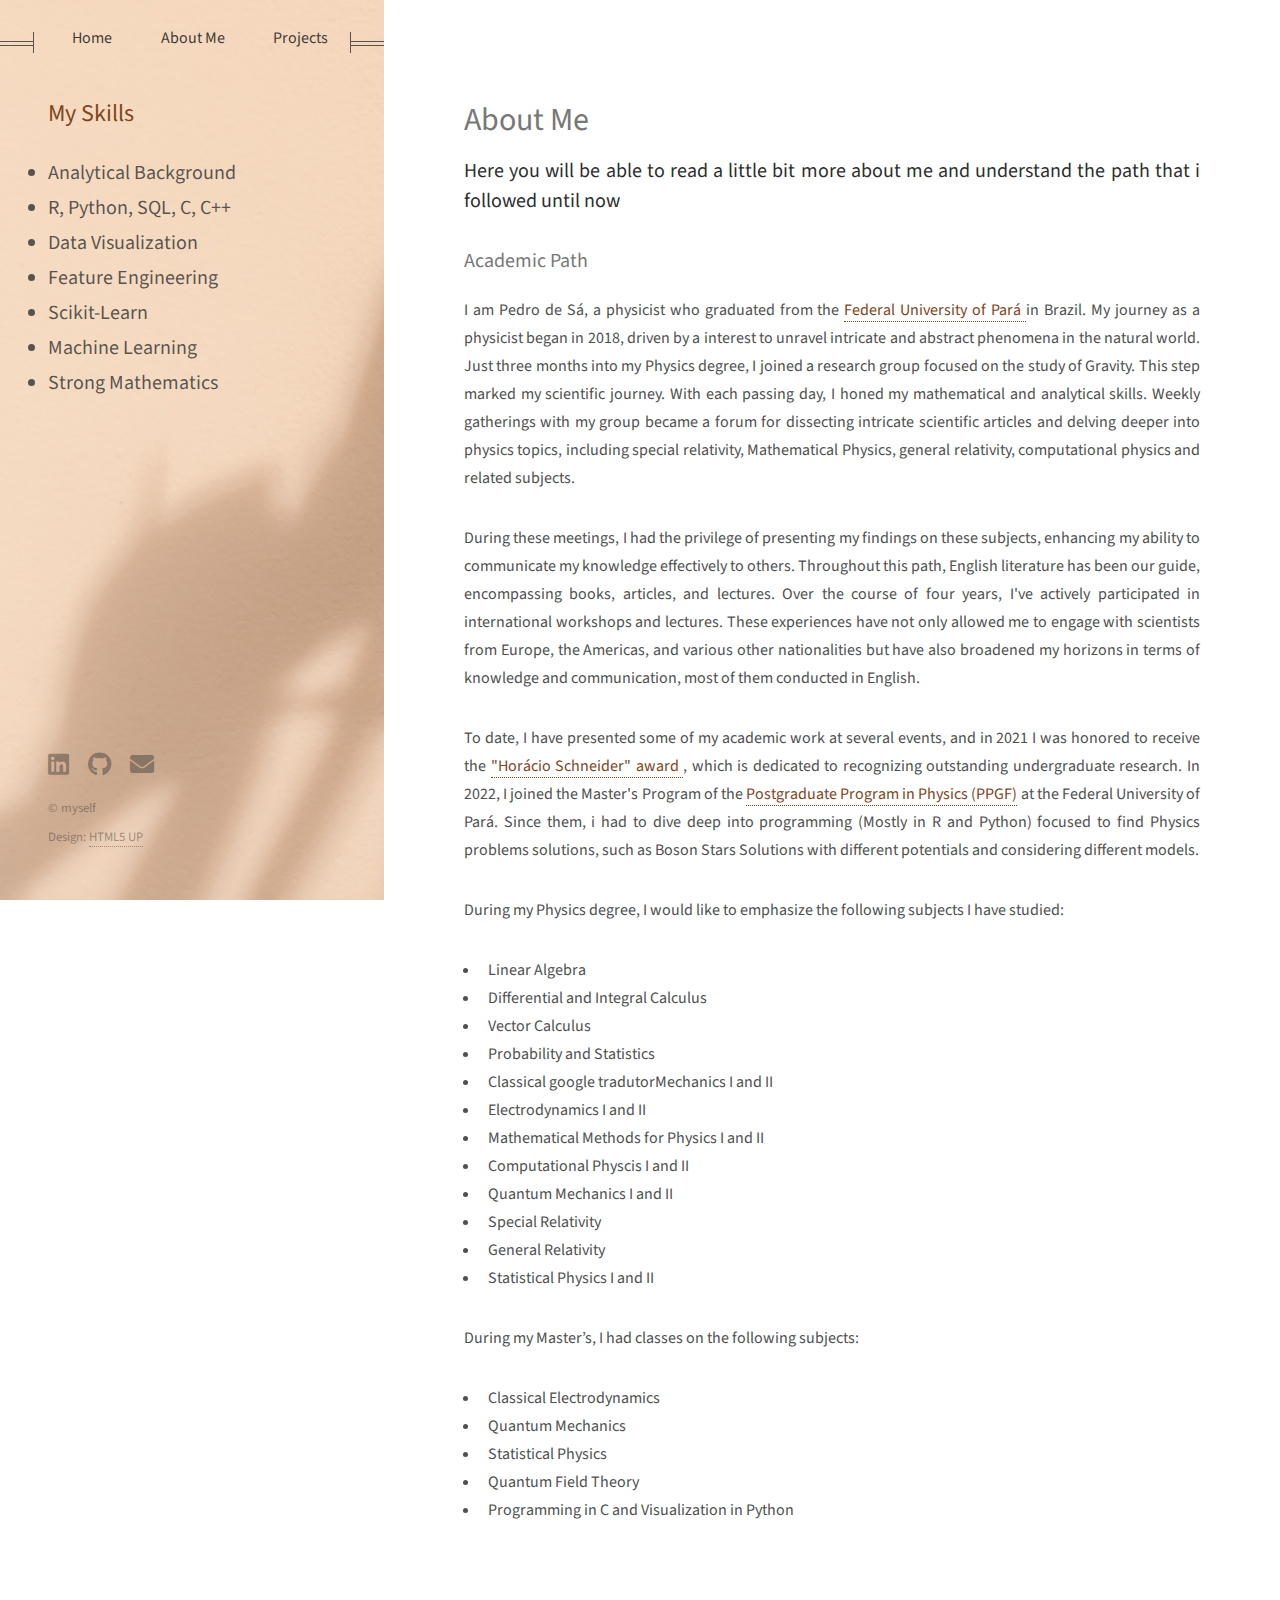
==== no-sidebar.html @ 818c41a6 "Update no-sidebar.html" ====
<!DOCTYPE HTML>
<!--
	Landed by HTML5 UP
	html5up.net | @ajlkn
	Free for personal and commercial use under the CCA 3.0 license (html5up.net/license)
-->
<html>
	<head>
		<title>Pedro|About Me</title>
		<meta charset="utf-8" />
		<meta name="viewport" content="width=device-width, initial-scale=1, user-scalable=no" />
		<link rel="stylesheet" href="assets/css/main.css" />
		<noscript><link rel="stylesheet" href="assets/css/noscript.css" /></noscript>
	</head>
	<body class="is-preload">
		<div id="page-wrapper">

			<!-- Header -->
				<header id="header">

										<!-- Nav -->
										<nav id="nav">
											<ul>
												<li><a href="index.html">Home</a></li>
												<li><a href="no-sidebar.html">About Me</a></li>
												<li><a href="projects.html">Projects</a></li>
												
											</ul>
										</nav>


									<div class="inner">
											<h2> My Skills </h2>
											<h1>
												<li>Analytical Background</li>
												<li>R, Python, SQL, C, C++</li>
												<li>Data Visualization</li>
												<li>Feature Engineering</li>
												<li>Scikit-Learn</li>
											
												<li>Machine Learning</li>
												<li>Strong Mathematics</li>


											</h1>
										</div>


					
				</header>

			<!-- Main -->
				<div id="main" class="wrapper style1">
					<div class="container">
						<header class="major">
							<h2>About Me</h2>
							<p>Here you will be able to read a little bit more about me and understand the path that i followed until now</p>
						</header>

						<!-- Content -->
							<section id="content">
								<!-- <a href="#" class="image fit"><img src="images/pic07.jpg" alt="" /></a> -->
								<h3>Academic Path</h3>
								<p>I am Pedro de Sá, a physicist who graduated from the <a href="https://en.wikipedia.org/wiki/Federal_University_of_Par%C3%A1" target="_blank">Federal University of Pará </a> in Brazil. My journey as a physicist began in 2018, driven by a interest to unravel intricate and abstract phenomena in the natural world. Just three months into my Physics degree, I joined a research group focused on the study of Gravity. This step marked my scientific journey. With each passing day, I honed my mathematical and analytical skills. Weekly gatherings with my group became a forum for dissecting intricate scientific articles and delving deeper into physics topics, including special relativity, Mathematical Physics, general relativity, computational physics and related subjects.</p>
								<p> During these meetings, I had the privilege of presenting my findings on these subjects, enhancing my ability to communicate my knowledge effectively to others. Throughout this path, English literature has been our guide, encompassing books, articles, and lectures. Over the course of four years, I've actively participated in international workshops and lectures. These experiences have not only allowed me to engage with scientists from Europe, the Americas, and various other nationalities but have also broadened my horizons in terms of knowledge and communication, most of them conducted in English.</p>
								<p> To date, I have presented some of my academic work at several events, and in 2021 I was honored to receive the <a href="https://www.propesp.ufpa.br/index.php/resultados-dos-editais/336-resultado-dos-editais-2021/1714-resultado-final-do-edital-13-2021-premio-horacio-schneider" target="_blank">"Horácio Schneider" award </a>, which is dedicated to recognizing outstanding undergraduate research. In 2022, I joined the Master's Program of the <a href="https://www.ppgf.ufpa.br/" target="_blank"> Postgraduate Program in Physics (PPGF)</a> at the Federal University of Pará. Since them, i had to dive deep into programming (Mostly in R and Python) focused to find Physics problems solutions, such as Boson Stars Solutions with different potentials and considering different models. </p>
								
								<p> During my Physics degree, I would like to emphasize the following subjects I have studied:</p> 
								<ul>
									<li>Linear Algebra</li>
									<li>Differential and Integral Calculus</li>
									<li>Vector Calculus</li>
									<li>Probability and Statistics</li>
									<li>Classical google tradutorMechanics I and II</li>
									<li> Electrodynamics I and II</li>
									<li> Mathematical Methods for Physics I and II</li>
									<li> Computational Physcis I and II</li>
									<li> Quantum Mechanics I and II</li>
									<li> Special Relativity</li>
									<li> General Relativity</li>
									<li>Statistical Physics I and II</li> 

								</ul>

								<p> During my Master’s, I had classes on the following subjects:</p> 
								<ul>
									<li>Classical Electrodynamics</li>
									<li>Quantum Mechanics</li>
									<li>Statistical Physics</li>
									<li>Quantum Field Theory</li>
									<li>Programming in C and Visualization in Python</li>
									
								</ul>
							</section>

					</div>
				</div>

			<!-- Footer -->
			<footer id="footer">
				<div class="inner">
					<ul class="icons">
						<li><a href="https://www.linkedin.com/in/pedro-lucas-brito-de-sá-4b390422b" target="_blank" class="icon brands fa-linkedin"><span class="label">Linkedin</span></a></li>
						<li><a href="https://github.com/PedroBritodSa" target="_blank" class="icon brands fa-github"><span class="label">Github</span></a></li>
						<!--<li><a href="#" class="icon brands fa-dribbble"><span class="label">Dribbble</span></a></li> -->
						<li><a href="mailto:plbritodsa@gmail.com" target="_blank" class="icon solid fa-envelope"><span class="label">Email</span></a></li>
					</ul>
					<ul class="copyright">
						<li>&copy; myself</li><li>Design: <a href="http://html5up.net" target="_blank">HTML5 UP</a></li>
					</ul>
				</div>
			</footer>


		</div>

		<!-- Scripts -->
			<script src="assets/js/jquery.min.js"></script>
			<script src="assets/js/jquery.scrolly.min.js"></script>
			<script src="assets/js/jquery.dropotron.min.js"></script>
			<script src="assets/js/jquery.scrollex.min.js"></script>
			<script src="assets/js/browser.min.js"></script>
			<script src="assets/js/breakpoints.min.js"></script>
			<script src="assets/js/util.js"></script>
			<script src="assets/js/main.js"></script>

	</body>
</html>
---- assets/css/main.css ----
@import url("fontawesome-all.min.css");
@import url("https://fonts.googleapis.com/css?family=Source+Sans+Pro:400,400italic");

/*
	Strata by HTML5 UP
	html5up.net | @ajlkn
	Free for personal and commercial use under the CCA 3.0 license (html5up.net/license)
*/

html, body, div, span, applet, object,
iframe, h1, h2, h3, h4, h5, h6, p, blockquote,
pre, a, abbr, acronym, address, big, cite,
code, del, dfn, em, img, ins, kbd, q, s, samp,
small, strike, strong, sub, sup, tt, var, b,
u, i, center, dl, dt, dd, ol, ul, li, fieldset,
form, label, legend, table, caption, tbody,
tfoot, thead, tr, th, td, article, aside,
canvas, details, embed, figure, figcaption,
footer, header, hgroup, menu, nav, output, ruby,
section, summary, time, mark, audio, video {
	margin: 0;
	padding: 0;
	border: 0;
	font-size: 100%;
	font: inherit;
	vertical-align: baseline;}

article, aside, details, figcaption, figure,
footer, header, hgroup, menu, nav, section {
	display: block;}

body {
	line-height: 1;
}

ol, ul {
	list-style: none;
}

blockquote, q {
	quotes: none;
}

	blockquote:before, blockquote:after, q:before, q:after {
		content: '';
		content: none;
	}

table {
	border-collapse: collapse;
	border-spacing: 0;
}

body {
	-webkit-text-size-adjust: none;
}

mark {
	background-color: transparent;
	color: inherit;
}

input::-moz-focus-inner {
	border: 0;
	padding: 0;
}

input, select, textarea {
	-moz-appearance: none;
	-webkit-appearance: none;
	-ms-appearance: none;
	appearance: none;
}

/* Basic */

	html {
		box-sizing: border-box;
	}

	*, *:before, *:after {
		box-sizing: inherit;
	}

	body {
		background: #ffffff;
	 }

		body.is-preload *, body.is-preload *:before, body.is-preload *:after {
			-moz-animation: none !important;
			-webkit-animation: none !important;
			-ms-animation: none !important;
			animation: none !important;
			-moz-transition: none !important;
			-webkit-transition: none !important;
			-ms-transition: none !important;
			transition: none !important;
		}

	body, input, select, textarea {
		color: #505050;
		font-family: "Source Sans Pro", Helvetica, sans-serif;
		font-size: 16pt;
		font-weight: 400;
		line-height: 1.75em;
	}

	a {
		-moz-transition: color 0.2s ease-in-out, border-color 0.2s ease-in-out;
		-webkit-transition: color 0.2s ease-in-out, border-color 0.2s ease-in-out;
		-ms-transition: color 0.2s ease-in-out, border-color 0.2s ease-in-out;
		transition: color 0.2s ease-in-out, border-color 0.2s ease-in-out;
		border-bottom: dotted 1px;
		color: #80451d;
		text-decoration: none;
	}

		a:hover {
			border-bottom-color: transparent;
			color: #80451d !important;
			text-decoration: none;
		}

	strong, b {
		color: #444444d0;
		font-weight: 400;
	}

	em, i {
		font-style: italic;
	}

	p {
		margin: 0 0 2em 0;

		text-align: justify;


	}

	h1, h2, h3, h4, h5, h6 {
		color: #787878;
		font-weight: 400;
		line-height: 1em;
		margin: 0 0 1em 0;
	}

		h1 a, h2 a, h3 a, h4 a, h5 a, h6 a {
			color: inherit;
			text-decoration: none;
		}

	h1 {
		font-size: 2em;
		line-height: 1.5em;
	}

	h2 {
		font-size: 1.5em;
		line-height: 1.5em;
	}

	h3 {
		font-size: 1.25em;
		line-height: 1.5em;
	}

	h4 {
		font-size: 1.1em;
		line-height: 1.5em;
	}

	h5 {
		font-size: 0.9em;
		line-height: 1.5em;
	}

	h6 {
		font-size: 0.7em;
		line-height: 1.5em;
	}

	sub {
		font-size: 0.8em;
		position: relative;
		top: 0.5em;
	}

	sup {
		font-size: 0.8em;
		position: relative;
		top: -0.5em;
	}

	hr {
		border: 0;
		border-bottom: solid 2px #efefef;
		margin: 2em 0;
	}

		hr.major {
			margin: 3em 0;
		}

	blockquote {
		border-left: solid 6px #efefef;
		font-style: italic;
		margin: 0 0 2em 0;
		padding: 0.5em 0 0.5em 1.5em;
	}

	code {
		background: #f7f7f7;
		border-radius: 0.35em;
		border: solid 2px #efefef;
		font-family: "Courier New", monospace;
		font-size: 0.9em;
		margin: 0 0.25em;
		padding: 0.25em 0.65em;
	}

	pre {
		-webkit-overflow-scrolling: touch;
		font-family: "Courier New", monospace;
		font-size: 0.9em;
		margin: 0 0 2em 0;
	}

		pre code {
			display: block;
			line-height: 1.75em;
			padding: 1em 1.5em;
			overflow-x: auto;
		}

	.align-left {
		text-align: left;
	}

	.align-center {
		text-align: center;
	}

	.align-right {
		text-align: right;
	}

/* Container */

	.container {
		margin: 0 auto;
		max-width: calc(100% - 4em);
		width: 100%;
	}

		.container.xsmall {
			width: 25%;
		}

		.container.small {
			width: 50%;
		}

		.container.medium {
			width: 75%;
		}

		.container.large {
			width: 125%;
		}

		.container.xlarge {
			width: 150%;
		}

		.container.max {
			width: 100%;
		}

		@media screen and (max-width: 980px) {

			.container {
				width: 100% !important;
				max-width: 100% !important;
			}

		}

		@media screen and (max-width: 480px) {

			.container {
				max-width: calc(100% - 3em);
			}

		}

/* Row */

	.row {
		display: flex;
		flex-wrap: wrap;
		box-sizing: border-box;
		align-items: stretch;
	}

		.row > * {
			box-sizing: border-box;
		}

		.row.gtr-uniform > * > :last-child {
			margin-bottom: 0;
		}

		.row.aln-left {
			justify-content: flex-start;
		}

		.row.aln-center {
			justify-content: center;
		}

		.row.aln-right {
			justify-content: flex-end;
		}

		.row.aln-top {
			align-items: flex-start;
		}

		.row.aln-middle {
			align-items: center;
		}

		.row.aln-bottom {
			align-items: flex-end;
		}

		.row > .imp {
			order: -1;
		}

		.row > .col-1 {
			width: 8.33333%;
		}

		.row > .off-1 {
			margin-left: 8.33333%;
		}

		.row > .col-2 {
			width: 16.66667%;
		}

		.row > .off-2 {
			margin-left: 16.66667%;
		}

		.row > .col-3 {
			width: 25%;
		}

		.row > .off-3 {
			margin-left: 25%;
		}

		.row > .col-4 {
			width: 33.33333%;
		}

		.row > .off-4 {
			margin-left: 33.33333%;
		}

		.row > .col-5 {
			width: 41.66667%;
		}

		.row > .off-5 {
			margin-left: 41.66667%;
		}

		.row > .col-6 {
			width: 50%;
		}

		.row > .off-6 {
			margin-left: 50%;
		}

		.row > .col-7 {
			width: 58.33333%;
		}

		.row > .off-7 {
			margin-left: 58.33333%;
		}

		.row > .col-8 {
			width: 66.66667%;
		}

		.row > .off-8 {
			margin-left: 66.66667%;
		}

		.row > .col-9 {
			width: 75%;
		}

		.row > .off-9 {
			margin-left: 75%;
		}

		.row > .col-10 {
			width: 83.33333%;
		}

		.row > .off-10 {
			margin-left: 83.33333%;
		}

		.row > .col-11 {
			width: 91.66667%;
		}

		.row > .off-11 {
			margin-left: 91.66667%;
		}

		.row > .col-12 {
			width: 100%;
		}

		.row > .off-12 {
			margin-left: 100%;
		}

		.row.gtr-0 {
			margin-top: 0;
			margin-left: 0em;
		}

			.row.gtr-0 > * {
				padding: 0 0 0 0em;
			}

			.row.gtr-0.gtr-uniform {
				margin-top: 0em;
			}

				.row.gtr-0.gtr-uniform > * {
					padding-top: 0em;
				}

		.row.gtr-25 {
			margin-top: 0;
			margin-left: -0.625em;
		}

			.row.gtr-25 > * {
				padding: 0 0 0 0.625em;
			}

			.row.gtr-25.gtr-uniform {
				margin-top: -0.625em;
			}

				.row.gtr-25.gtr-uniform > * {
					padding-top: 0.625em;
				}

		.row.gtr-50 {
			margin-top: 0;
			margin-left: -1.25em;
		}

			.row.gtr-50 > * {
				padding: 0 0 0 1.25em;
			}

			.row.gtr-50.gtr-uniform {
				margin-top: -1.25em;
			}

				.row.gtr-50.gtr-uniform > * {
					padding-top: 1.25em;
				}

		.row {
			margin-top: 0;
			margin-left: -2.5em;
		}

			.row > * {
				padding: 0 0 0 2.5em;
			}

			.row.gtr-uniform {
				margin-top: -2.5em;
			}

				.row.gtr-uniform > * {
					padding-top: 2.5em;
				}

		.row.gtr-150 {
			margin-top: 0;
			margin-left: -3.75em;
		}

			.row.gtr-150 > * {
				padding: 0 0 0 3.75em;
			}

			.row.gtr-150.gtr-uniform {
				margin-top: -3.75em;
			}

				.row.gtr-150.gtr-uniform > * {
					padding-top: 3.75em;
				}

		.row.gtr-200 {
			margin-top: 0;
			margin-left: -5em;
		}

			.row.gtr-200 > * {
				padding: 0 0 0 5em;
			}

			.row.gtr-200.gtr-uniform {
				margin-top: -5em;
			}

				.row.gtr-200.gtr-uniform > * {
					padding-top: 5em;
				}

		@media screen and (max-width: 1800px) {

			.row {
				display: flex;
				flex-wrap: wrap;
				box-sizing: border-box;
				align-items: stretch;
			}

				.row > * {
					box-sizing: border-box;
				}

				.row.gtr-uniform > * > :last-child {
					margin-bottom: 0;
				}

				.row.aln-left {
					justify-content: flex-start;
				}

				.row.aln-center {
					justify-content: center;
				}

				.row.aln-right {
					justify-content: flex-end;
				}

				.row.aln-top {
					align-items: flex-start;
				}

				.row.aln-middle {
					align-items: center;
				}

				.row.aln-bottom {
					align-items: flex-end;
				}

				.row > .imp-xlarge {
					order: -1;
				}

				.row > .col-1-xlarge {
					width: 8.33333%;
				}

				.row > .off-1-xlarge {
					margin-left: 8.33333%;
				}

				.row > .col-2-xlarge {
					width: 16.66667%;
				}

				.row > .off-2-xlarge {
					margin-left: 16.66667%;
				}

				.row > .col-3-xlarge {
					width: 25%;
				}

				.row > .off-3-xlarge {
					margin-left: 25%;
				}

				.row > .col-4-xlarge {
					width: 33.33333%;
				}

				.row > .off-4-xlarge {
					margin-left: 33.33333%;
				}

				.row > .col-5-xlarge {
					width: 41.66667%;
				}

				.row > .off-5-xlarge {
					margin-left: 41.66667%;
				}

				.row > .col-6-xlarge {
					width: 50%;
				}

				.row > .off-6-xlarge {
					margin-left: 50%;
				}

				.row > .col-7-xlarge {
					width: 58.33333%;
				}

				.row > .off-7-xlarge {
					margin-left: 58.33333%;
				}

				.row > .col-8-xlarge {
					width: 66.66667%;
				}

				.row > .off-8-xlarge {
					margin-left: 66.66667%;
				}

				.row > .col-9-xlarge {
					width: 75%;
				}

				.row > .off-9-xlarge {
					margin-left: 75%;
				}

				.row > .col-10-xlarge {
					width: 83.33333%;
				}

				.row > .off-10-xlarge {
					margin-left: 83.33333%;
				}

				.row > .col-11-xlarge {
					width: 91.66667%;
				}

				.row > .off-11-xlarge {
					margin-left: 91.66667%;
				}

				.row > .col-12-xlarge {
					width: 100%;
				}

				.row > .off-12-xlarge {
					margin-left: 100%;
				}

				.row.gtr-0 {
					margin-top: 0;
					margin-left: 0em;
				}

					.row.gtr-0 > * {
						padding: 0 0 0 0em;
					}

					.row.gtr-0.gtr-uniform {
						margin-top: 0em;
					}

						.row.gtr-0.gtr-uniform > * {
							padding-top: 0em;
						}

				.row.gtr-25 {
					margin-top: 0;
					margin-left: -0.625em;
				}

					.row.gtr-25 > * {
						padding: 0 0 0 0.625em;
					}

					.row.gtr-25.gtr-uniform {
						margin-top: -0.625em;
					}

						.row.gtr-25.gtr-uniform > * {
							padding-top: 0.625em;
						}

				.row.gtr-50 {
					margin-top: 0;
					margin-left: -1.25em;
				}

					.row.gtr-50 > * {
						padding: 0 0 0 1.25em;
					}

					.row.gtr-50.gtr-uniform {
						margin-top: -1.25em;
					}

						.row.gtr-50.gtr-uniform > * {
							padding-top: 1.25em;
						}

				.row {
					margin-top: 0;
					margin-left: -2.5em;
				}

					.row > * {
						padding: 0 0 0 2.5em;
					}

					.row.gtr-uniform {
						margin-top: -2.5em;
					}

						.row.gtr-uniform > * {
							padding-top: 2.5em;
						}

				.row.gtr-150 {
					margin-top: 0;
					margin-left: -3.75em;
				}

					.row.gtr-150 > * {
						padding: 0 0 0 3.75em;
					}

					.row.gtr-150.gtr-uniform {
						margin-top: -3.75em;
					}

						.row.gtr-150.gtr-uniform > * {
							padding-top: 3.75em;
						}

				.row.gtr-200 {
					margin-top: 0;
					margin-left: -5em;
				}

					.row.gtr-200 > * {
						padding: 0 0 0 5em;
					}

					.row.gtr-200.gtr-uniform {
						margin-top: -5em;
					}

						.row.gtr-200.gtr-uniform > * {
							padding-top: 5em;
						}

		}

		@media screen and (max-width: 1280px) {

			.row {
				display: flex;
				flex-wrap: wrap;
				box-sizing: border-box;
				align-items: stretch;
			}

				.row > * {
					box-sizing: border-box;
				}

				.row.gtr-uniform > * > :last-child {
					margin-bottom: 0;
				}

				.row.aln-left {
					justify-content: flex-start;
				}

				.row.aln-center {
					justify-content: center;
				}

				.row.aln-right {
					justify-content: flex-end;
				}

				.row.aln-top {
					align-items: flex-start;
				}

				.row.aln-middle {
					align-items: center;
				}

				.row.aln-bottom {
					align-items: flex-end;
				}

				.row > .imp-large {
					order: -1;
				}

				.row > .col-1-large {
					width: 8.33333%;
				}

				.row > .off-1-large {
					margin-left: 8.33333%;
				}

				.row > .col-2-large {
					width: 16.66667%;
				}

				.row > .off-2-large {
					margin-left: 16.66667%;
				}

				.row > .col-3-large {
					width: 25%;
				}

				.row > .off-3-large {
					margin-left: 25%;
				}

				.row > .col-4-large {
					width: 33.33333%;
				}

				.row > .off-4-large {
					margin-left: 33.33333%;
				}

				.row > .col-5-large {
					width: 41.66667%;
				}

				.row > .off-5-large {
					margin-left: 41.66667%;
				}

				.row > .col-6-large {
					width: 50%;
				}

				.row > .off-6-large {
					margin-left: 50%;
				}

				.row > .col-7-large {
					width: 58.33333%;
				}

				.row > .off-7-large {
					margin-left: 58.33333%;
				}

				.row > .col-8-large {
					width: 66.66667%;
				}

				.row > .off-8-large {
					margin-left: 66.66667%;
				}

				.row > .col-9-large {
					width: 75%;
				}

				.row > .off-9-large {
					margin-left: 75%;
				}

				.row > .col-10-large {
					width: 83.33333%;
				}

				.row > .off-10-large {
					margin-left: 83.33333%;
				}

				.row > .col-11-large {
					width: 91.66667%;
				}

				.row > .off-11-large {
					margin-left: 91.66667%;
				}

				.row > .col-12-large {
					width: 100%;
				}

				.row > .off-12-large {
					margin-left: 100%;
				}

				.row.gtr-0 {
					margin-top: 0;
					margin-left: 0em;
				}

					.row.gtr-0 > * {
						padding: 0 0 0 0em;
					}

					.row.gtr-0.gtr-uniform {
						margin-top: 0em;
					}

						.row.gtr-0.gtr-uniform > * {
							padding-top: 0em;
						}

				.row.gtr-25 {
					margin-top: 0;
					margin-left: -0.5em;
				}

					.row.gtr-25 > * {
						padding: 0 0 0 0.5em;
					}

					.row.gtr-25.gtr-uniform {
						margin-top: -0.5em;
					}

						.row.gtr-25.gtr-uniform > * {
							padding-top: 0.5em;
						}

				.row.gtr-50 {
					margin-top: 0;
					margin-left: -1em;
				}

					.row.gtr-50 > * {
						padding: 0 0 0 1em;
					}

					.row.gtr-50.gtr-uniform {
						margin-top: -1em;
					}

						.row.gtr-50.gtr-uniform > * {
							padding-top: 1em;
						}

				.row {
					margin-top: 0;
					margin-left: -2em;
				}

					.row > * {
						padding: 0 0 0 2em;
					}

					.row.gtr-uniform {
						margin-top: -2em;
					}

						.row.gtr-uniform > * {
							padding-top: 2em;
						}

				.row.gtr-150 {
					margin-top: 0;
					margin-left: -3em;
				}

					.row.gtr-150 > * {
						padding: 0 0 0 3em;
					}

					.row.gtr-150.gtr-uniform {
						margin-top: -3em;
					}

						.row.gtr-150.gtr-uniform > * {
							padding-top: 3em;
						}

				.row.gtr-200 {
					margin-top: 0;
					margin-left: -4em;
				}

					.row.gtr-200 > * {
						padding: 0 0 0 4em;
					}

					.row.gtr-200.gtr-uniform {
						margin-top: -4em;
					}

						.row.gtr-200.gtr-uniform > * {
							padding-top: 4em;
						}

		}

		@media screen and (max-width: 980px) {

			.row {
				display: flex;
				flex-wrap: wrap;
				box-sizing: border-box;
				align-items: stretch;
			}

				.row > * {
					box-sizing: border-box;
				}

				.row.gtr-uniform > * > :last-child {
					margin-bottom: 0;
				}

				.row.aln-left {
					justify-content: flex-start;
				}

				.row.aln-center {
					justify-content: center;
				}

				.row.aln-right {
					justify-content: flex-end;
				}

				.row.aln-top {
					align-items: flex-start;
				}

				.row.aln-middle {
					align-items: center;
				}

				.row.aln-bottom {
					align-items: flex-end;
				}

				.row > .imp-medium {
					order: -1;
				}

				.row > .col-1-medium {
					width: 8.33333%;
				}

				.row > .off-1-medium {
					margin-left: 8.33333%;
				}

				.row > .col-2-medium {
					width: 16.66667%;
				}

				.row > .off-2-medium {
					margin-left: 16.66667%;
				}

				.row > .col-3-medium {
					width: 25%;
				}

				.row > .off-3-medium {
					margin-left: 25%;
				}

				.row > .col-4-medium {
					width: 33.33333%;
				}

				.row > .off-4-medium {
					margin-left: 33.33333%;
				}

				.row > .col-5-medium {
					width: 41.66667%;
				}

				.row > .off-5-medium {
					margin-left: 41.66667%;
				}

				.row > .col-6-medium {
					width: 50%;
				}

				.row > .off-6-medium {
					margin-left: 50%;
				}

				.row > .col-7-medium {
					width: 58.33333%;
				}

				.row > .off-7-medium {
					margin-left: 58.33333%;
				}

				.row > .col-8-medium {
					width: 66.66667%;
				}

				.row > .off-8-medium {
					margin-left: 66.66667%;
				}

				.row > .col-9-medium {
					width: 75%;
				}

				.row > .off-9-medium {
					margin-left: 75%;
				}

				.row > .col-10-medium {
					width: 83.33333%;
				}

				.row > .off-10-medium {
					margin-left: 83.33333%;
				}

				.row > .col-11-medium {
					width: 91.66667%;
				}

				.row > .off-11-medium {
					margin-left: 91.66667%;
				}

				.row > .col-12-medium {
					width: 100%;
				}

				.row > .off-12-medium {
					margin-left: 100%;
				}

				.row.gtr-0 {
					margin-top: 0;
					margin-left: 0em;
				}

					.row.gtr-0 > * {
						padding: 0 0 0 0em;
					}

					.row.gtr-0.gtr-uniform {
						margin-top: 0em;
					}

						.row.gtr-0.gtr-uniform > * {
							padding-top: 0em;
						}

				.row.gtr-25 {
					margin-top: 0;
					margin-left: -0.5em;
				}

					.row.gtr-25 > * {
						padding: 0 0 0 0.5em;
					}

					.row.gtr-25.gtr-uniform {
						margin-top: -0.5em;
					}

						.row.gtr-25.gtr-uniform > * {
							padding-top: 0.5em;
						}

				.row.gtr-50 {
					margin-top: 0;
					margin-left: -1em;
				}

					.row.gtr-50 > * {
						padding: 0 0 0 1em;
					}

					.row.gtr-50.gtr-uniform {
						margin-top: -1em;
					}

						.row.gtr-50.gtr-uniform > * {
							padding-top: 1em;
						}

				.row {
					margin-top: 0;
					margin-left: -2em;
				}

					.row > * {
						padding: 0 0 0 2em;
					}

					.row.gtr-uniform {
						margin-top: -2em;
					}

						.row.gtr-uniform > * {
							padding-top: 2em;
						}

				.row.gtr-150 {
					margin-top: 0;
					margin-left: -3em;
				}

					.row.gtr-150 > * {
						padding: 0 0 0 3em;
					}

					.row.gtr-150.gtr-uniform {
						margin-top: -3em;
					}

						.row.gtr-150.gtr-uniform > * {
							padding-top: 3em;
						}

				.row.gtr-200 {
					margin-top: 0;
					margin-left: -4em;
				}

					.row.gtr-200 > * {
						padding: 0 0 0 4em;
					}

					.row.gtr-200.gtr-uniform {
						margin-top: -4em;
					}

						.row.gtr-200.gtr-uniform > * {
							padding-top: 4em;
						}

		}

		@media screen and (max-width: 736px) {

			.row {
				display: flex;
				flex-wrap: wrap;
				box-sizing: border-box;
				align-items: stretch;
			}

				.row > * {
					box-sizing: border-box;
				}

				.row.gtr-uniform > * > :last-child {
					margin-bottom: 0;
				}

				.row.aln-left {
					justify-content: flex-start;
				}

				.row.aln-center {
					justify-content: center;
				}

				.row.aln-right {
					justify-content: flex-end;
				}

				.row.aln-top {
					align-items: flex-start;
				}

				.row.aln-middle {
					align-items: center;
				}

				.row.aln-bottom {
					align-items: flex-end;
				}

				.row > .imp-small {
					order: -1;
				}

				.row > .col-1-small {
					width: 8.33333%;
				}

				.row > .off-1-small {
					margin-left: 8.33333%;
				}

				.row > .col-2-small {
					width: 16.66667%;
				}

				.row > .off-2-small {
					margin-left: 16.66667%;
				}

				.row > .col-3-small {
					width: 25%;
				}

				.row > .off-3-small {
					margin-left: 25%;
				}

				.row > .col-4-small {
					width: 33.33333%;
				}

				.row > .off-4-small {
					margin-left: 33.33333%;
				}

				.row > .col-5-small {
					width: 41.66667%;
				}

				.row > .off-5-small {
					margin-left: 41.66667%;
				}

				.row > .col-6-small {
					width: 50%;
				}

				.row > .off-6-small {
					margin-left: 50%;
				}

				.row > .col-7-small {
					width: 58.33333%;
				}

				.row > .off-7-small {
					margin-left: 58.33333%;
				}

				.row > .col-8-small {
					width: 66.66667%;
				}

				.row > .off-8-small {
					margin-left: 66.66667%;
				}

				.row > .col-9-small {
					width: 75%;
				}

				.row > .off-9-small {
					margin-left: 75%;
				}

				.row > .col-10-small {
					width: 83.33333%;
				}

				.row > .off-10-small {
					margin-left: 83.33333%;
				}

				.row > .col-11-small {
					width: 91.66667%;
				}

				.row > .off-11-small {
					margin-left: 91.66667%;
				}

				.row > .col-12-small {
					width: 100%;
				}

				.row > .off-12-small {
					margin-left: 100%;
				}

				.row.gtr-0 {
					margin-top: 0;
					margin-left: 0em;
				}

					.row.gtr-0 > * {
						padding: 0 0 0 0em;
					}

					.row.gtr-0.gtr-uniform {
						margin-top: 0em;
					}

						.row.gtr-0.gtr-uniform > * {
							padding-top: 0em;
						}

				.row.gtr-25 {
					margin-top: 0;
					margin-left: -0.375em;
				}

					.row.gtr-25 > * {
						padding: 0 0 0 0.375em;
					}

					.row.gtr-25.gtr-uniform {
						margin-top: -0.375em;
					}

						.row.gtr-25.gtr-uniform > * {
							padding-top: 0.375em;
						}

				.row.gtr-50 {
					margin-top: 0;
					margin-left: -0.75em;
				}

					.row.gtr-50 > * {
						padding: 0 0 0 0.75em;
					}

					.row.gtr-50.gtr-uniform {
						margin-top: -0.75em;
					}

						.row.gtr-50.gtr-uniform > * {
							padding-top: 0.75em;
						}

				.row {
					margin-top: 0;
					margin-left: -1.5em;
				}

					.row > * {
						padding: 0 0 0 1.5em;
					}

					.row.gtr-uniform {
						margin-top: -1.5em;
					}

						.row.gtr-uniform > * {
							padding-top: 1.5em;
						}

				.row.gtr-150 {
					margin-top: 0;
					margin-left: -2.25em;
				}

					.row.gtr-150 > * {
						padding: 0 0 0 2.25em;
					}

					.row.gtr-150.gtr-uniform {
						margin-top: -2.25em;
					}

						.row.gtr-150.gtr-uniform > * {
							padding-top: 2.25em;
						}

				.row.gtr-200 {
					margin-top: 0;
					margin-left: -3em;
				}

					.row.gtr-200 > * {
						padding: 0 0 0 3em;
					}

					.row.gtr-200.gtr-uniform {
						margin-top: -3em;
					}

						.row.gtr-200.gtr-uniform > * {
							padding-top: 3em;
						}

		}

		@media screen and (max-width: 480px) {

			.row {
				display: flex;
				flex-wrap: wrap;
				box-sizing: border-box;
				align-items: stretch;
			}

				.row > * {
					box-sizing: border-box;
				}

				.row.gtr-uniform > * > :last-child {
					margin-bottom: 0;
				}

				.row.aln-left {
					justify-content: flex-start;
				}

				.row.aln-center {
					justify-content: center;
				}

				.row.aln-right {
					justify-content: flex-end;
				}

				.row.aln-top {
					align-items: flex-start;
				}

				.row.aln-middle {
					align-items: center;
				}

				.row.aln-bottom {
					align-items: flex-end;
				}

				.row > .imp-xsmall {
					order: -1;
				}

				.row > .col-1-xsmall {
					width: 8.33333%;
				}

				.row > .off-1-xsmall {
					margin-left: 8.33333%;
				}

				.row > .col-2-xsmall {
					width: 16.66667%;
				}

				.row > .off-2-xsmall {
					margin-left: 16.66667%;
				}

				.row > .col-3-xsmall {
					width: 25%;
				}

				.row > .off-3-xsmall {
					margin-left: 25%;
				}

				.row > .col-4-xsmall {
					width: 33.33333%;
				}

				.row > .off-4-xsmall {
					margin-left: 33.33333%;
				}

				.row > .col-5-xsmall {
					width: 41.66667%;
				}

				.row > .off-5-xsmall {
					margin-left: 41.66667%;
				}

				.row > .col-6-xsmall {
					width: 50%;
				}

				.row > .off-6-xsmall {
					margin-left: 50%;
				}

				.row > .col-7-xsmall {
					width: 58.33333%;
				}

				.row > .off-7-xsmall {
					margin-left: 58.33333%;
				}

				.row > .col-8-xsmall {
					width: 66.66667%;
				}

				.row > .off-8-xsmall {
					margin-left: 66.66667%;
				}

				.row > .col-9-xsmall {
					width: 75%;
				}

				.row > .off-9-xsmall {
					margin-left: 75%;
				}

				.row > .col-10-xsmall {
					width: 83.33333%;
				}

				.row > .off-10-xsmall {
					margin-left: 83.33333%;
				}

				.row > .col-11-xsmall {
					width: 91.66667%;
				}

				.row > .off-11-xsmall {
					margin-left: 91.66667%;
				}

				.row > .col-12-xsmall {
					width: 100%;
				}

				.row > .off-12-xsmall {
					margin-left: 100%;
				}

				.row.gtr-0 {
					margin-top: 0;
					margin-left: 0em;
				}

					.row.gtr-0 > * {
						padding: 0 0 0 0em;
					}

					.row.gtr-0.gtr-uniform {
						margin-top: 0em;
					}

						.row.gtr-0.gtr-uniform > * {
							padding-top: 0em;
						}

				.row.gtr-25 {
					margin-top: 0;
					margin-left: -0.375em;
				}

					.row.gtr-25 > * {
						padding: 0 0 0 0.375em;
					}

					.row.gtr-25.gtr-uniform {
						margin-top: -0.375em;
					}

						.row.gtr-25.gtr-uniform > * {
							padding-top: 0.375em;
						}

				.row.gtr-50 {
					margin-top: 0;
					margin-left: -0.75em;
				}

					.row.gtr-50 > * {
						padding: 0 0 0 0.75em;
					}

					.row.gtr-50.gtr-uniform {
						margin-top: -0.75em;
					}

						.row.gtr-50.gtr-uniform > * {
							padding-top: 0.75em;
						}

				.row {
					margin-top: 0;
					margin-left: -1.5em;
				}

					.row > * {
						padding: 0 0 0 1.5em;
					}

					.row.gtr-uniform {
						margin-top: -1.5em;
					}

						.row.gtr-uniform > * {
							padding-top: 1.5em;
						}

				.row.gtr-150 {
					margin-top: 0;
					margin-left: -2.25em;
				}

					.row.gtr-150 > * {
						padding: 0 0 0 2.25em;
					}

					.row.gtr-150.gtr-uniform {
						margin-top: -2.25em;
					}

						.row.gtr-150.gtr-uniform > * {
							padding-top: 2.25em;
						}

				.row.gtr-200 {
					margin-top: 0;
					margin-left: -3em;
				}

					.row.gtr-200 > * {
						padding: 0 0 0 3em;
					}

					.row.gtr-200.gtr-uniform {
						margin-top: -3em;
					}

						.row.gtr-200.gtr-uniform > * {
							padding-top: 3em;
						}

		}

/* Section/Article */

	section.special, article.special {
		text-align: center;
	}

	header p {
		color: #2e2e2e;
		position: relative;
		margin: 0 0 1.5em 0;
		text-align: justify;
	}

	header h2 + p {
		font-size: 1.25em;
		margin-top: -1em;
		line-height: 1.5em;
	}

	header h3 + p {
		font-size: 1.1em;
		margin-top: -0.8em;
		line-height: 1.5em;
	}

	header h4 + p,
	header h5 + p,
	header h6 + p {
		font-size: 0.9em;
		margin-top: -0.6em;
		line-height: 1.5em;
	}

	header.major h2 {
		font-size: 2em;
	}

/* Form */

	form {
		margin: 0 0 2em 0;
	}

	label {
		color: #787878;
		display: block;
		font-size: 0.9em;
		font-weight: 400;
		margin: 0 0 1em 0;
	}

	input[type="text"],
	input[type="password"],
	input[type="email"],
	select,
	textarea {
		-moz-appearance: none;
		-webkit-appearance: none;
		-ms-appearance: none;
		appearance: none;
		background: #f7f7f7;
		border-radius: 0.35em;
		border: solid 2px transparent;
		color: inherit;
		display: block;
		outline: 0;
		padding: 0 0.75em;
		text-decoration: none;
		width: 100%;
	}

		input[type="text"]:invalid,
		input[type="password"]:invalid,
		input[type="email"]:invalid,
		select:invalid,
		textarea:invalid {
			box-shadow: none;
		}

		input[type="text"]:focus,
		input[type="password"]:focus,
		input[type="email"]:focus,
		select:focus,
		textarea:focus {
			border-color: #80451d;
		}

	select {
		background-image: url("data:image/svg+xml;charset=utf8,%3Csvg xmlns='http://www.w3.org/2000/svg' width='40' height='40' preserveAspectRatio='none' viewBox='0 0 40 40'%3E%3Cpath d='M9.4,12.3l10.4,10.4l10.4-10.4c0.2-0.2,0.5-0.4,0.9-0.4c0.3,0,0.6,0.1,0.9,0.4l3.3,3.3c0.2,0.2,0.4,0.5,0.4,0.9 c0,0.4-0.1,0.6-0.4,0.9L20.7,31.9c-0.2,0.2-0.5,0.4-0.9,0.4c-0.3,0-0.6-0.1-0.9-0.4L4.3,17.3c-0.2-0.2-0.4-0.5-0.4-0.9 c0-0.4,0.1-0.6,0.4-0.9l3.3-3.3c0.2-0.2,0.5-0.4,0.9-0.4S9.1,12.1,9.4,12.3z' fill='%23dfdfdf' /%3E%3C/svg%3E");
		background-size: 1.25rem;
		background-repeat: no-repeat;
		background-position: calc(100% - 1rem) center;
		height: 2.75em;
		padding-right: 2.75em;
		text-overflow: ellipsis;
	}

		select option {
			color: #787878;
			background: #fff;
		}

		select:focus::-ms-value {
			background-color: transparent;
		}

		select::-ms-expand {
			display: none;
		}

	input[type="text"],
	input[type="password"],
	input[type="email"],
	select {
		height: 2.75em;
	}

	textarea {
		padding: 0.75em;
	}

	input[type="checkbox"],
	input[type="radio"] {
		-moz-appearance: none;
		-webkit-appearance: none;
		-ms-appearance: none;
		appearance: none;
		display: block;
		float: left;
		margin-right: -2em;
		opacity: 0;
		width: 1em;
		z-index: -1;
	}

		input[type="checkbox"] + label,
		input[type="radio"] + label {
			text-decoration: none;
			color: #a2a2a2;
			cursor: pointer;
			display: inline-block;
			font-size: 1em;
			font-weight: 400;
			padding-left: 2.4em;
			padding-right: 0.75em;
			position: relative;
		}

			input[type="checkbox"] + label:before,
			input[type="radio"] + label:before {
				-moz-osx-font-smoothing: grayscale;
				-webkit-font-smoothing: antialiased;
				display: inline-block;
				font-style: normal;
				font-variant: normal;
				text-rendering: auto;
				line-height: 1;
				text-transform: none !important;
				font-family: 'Font Awesome 5 Free';
				font-weight: 900;
			}

			input[type="checkbox"] + label:before,
			input[type="radio"] + label:before {
				background: #f7f7f7;
				border-radius: 0.35em;
				border: solid 2px transparent;
				content: '';
				display: inline-block;
				font-size: 0.8em;
				height: 2.0625em;
				left: 0;
				line-height: 1.85625em;
				position: absolute;
				text-align: center;
				top: 0;
				width: 2.0625em;
			}

		input[type="checkbox"]:checked + label:before,
		input[type="radio"]:checked + label:before {
			background: #787878;
			border-color: #787878;
			color: #fff;
			content: '\f00c';
		}

		input[type="checkbox"]:focus + label:before,
		input[type="radio"]:focus + label:before {
			border-color: #49bf9d;
		}

	input[type="checkbox"] + label:before {
		border-radius: 0.35em;
	}

	input[type="radio"] + label:before {
		border-radius: 100%;
	}

	::-webkit-input-placeholder {
		color: #b2b2b2 !important;
		opacity: 1.0;
	}

	:-moz-placeholder {
		color: #b2b2b2 !important;
		opacity: 1.0;
	}

	::-moz-placeholder {
		color: #b2b2b2 !important;
		opacity: 1.0;
	}

	:-ms-input-placeholder {
		color: #b2b2b2 !important;
		opacity: 1.0;
	}

/* Box */

	.box {
		border-radius: 0.35em;
		border: solid 2px #efefef;
		margin-bottom: 2em;
		padding: 1.5em;
	}

		.box > :last-child,
		.box > :last-child > :last-child,
		.box > :last-child > :last-child > :last-child {
			margin-bottom: 0;
		}

		.box.alt {
			border: 0;
			border-radius: 0;
			padding: 0;
		}

/* Icon */

	.icon {
		text-decoration: none;
		border-bottom: none;
		position: relative;
	}

		.icon:before {
			-moz-osx-font-smoothing: grayscale;
			-webkit-font-smoothing: antialiased;
			display: inline-block;
			font-style: normal;
			font-variant: normal;
			text-rendering: auto;
			line-height: 1;
			text-transform: none !important;
			font-family: 'Font Awesome 5 Free';
			font-weight: 400;
		}

		.icon > .label {
			display: none;
		}

		.icon:before {
			line-height: inherit;
		}

		.icon.solid:before {
			font-weight: 900;
		}

		.icon.brands:before {
			font-family: 'Font Awesome 5 Brands';
		}

/* Image */

	.image {
		border-radius: 0.35em;
		border: 0;
		display: inline-block;
		position: relative;
	}

		.image:before {
			-moz-transition: opacity 0.2s ease-in-out;
			-webkit-transition: opacity 0.2s ease-in-out;
			-ms-transition: opacity 0.2s ease-in-out;
			transition: opacity 0.2s ease-in-out;
			background: url("images/overlay.png");
			border-radius: 0.35em;
			content: '';
			display: block;
			height: 100%;
			left: 0;
			opacity: 0.5;
			position: absolute;
			top: 0;
			width: 100%;
		}

		.image.thumb {
			text-align: center;
		}

			.image.thumb:after {
				-moz-transition: opacity 0.2s ease-in-out;
				-webkit-transition: opacity 0.2s ease-in-out;
				-ms-transition: opacity 0.2s ease-in-out;
				transition: opacity 0.2s ease-in-out;
				border-radius: 0.35em;
				border: solid 3px rgba(255, 255, 255, 0.5);
				color: #fff;
				content: 'View';
				display: inline-block;
				font-size: 0.8em;
				font-weight: 400;
				left: 50%;
				line-height: 2.25em;
				margin: -1.25em 0 0 -3em;
				opacity: 0;
				padding: 0 1.5em;
				position: absolute;
				text-align: center;
				text-decoration: none;
				top: 50%;
				white-space: nowrap;
			}

			.image.thumb:hover:after {
				opacity: 1.0;
			}

			.image.thumb:hover:before {
				background: url("images/overlay.png"), url("images/overlay.png");
				opacity: 1.0;
			}

		.image img {
			border-radius: 0.35em;
			display: block;
		}

		.image.left {
			float: left;
			margin: 0 1.5em 1em 0;
			top: 0.25em;
		}

		.image.right {
			float: right;
			margin: 0 0 1em 1.5em;
			top: 0.25em;
		}

		.image.left, .image.right {
			max-width: 40%;
		}

			.image.left img, .image.right img {
				width: 100%;
			}

		.image.fit {
			display: block;
			margin: 0 0 2em 0;
			width: 100%;
		}

			.image.fit img {
				width: 100%;
			}

		.image.avatar {
			border-radius: 100%;
		}

			.image.avatar:before {
				display: none;
			}

			.image.avatar img {
				border-radius: 100%;
				width: 100%;
			}

/* List */

	ol {
		list-style: decimal;
		margin: 0 0 2em 0;
		padding-left: 1.25em;
	}

		ol li {
			padding-left: 0.25em;
		}

	ul {
		list-style: disc;
		margin: 0 0 2em 0;
		padding-left: 1em;
	}

		ul li {
			padding-left: 0.5em;
		}

		ul.alt {
			list-style: none;
			padding-left: 0;
		}

			ul.alt li {
				border-top: solid 2px #efefef;
				padding: 0.5em 0;
			}

				ul.alt li:first-child {
					border-top: 0;
					padding-top: 0;
				}

	dl {
		margin: 0 0 2em 0;
	}

/* Icons */

	ul.icons {
		cursor: default;
		list-style: none;
		padding-left: 0;
	}

		ul.icons li {
			display: inline-block;
			padding: 0 1em 0 0;
		}

			ul.icons li:last-child {
				padding-right: 0;
			}

			ul.icons li .icon:before {
				font-size: 1.5em;
			}

/* Labeled Icons */

	ul.labeled-icons {
		list-style: none;
		padding: 0;
	}

		ul.labeled-icons li {
			line-height: 1.75em;
			margin: 1.5em 0 0 0;
			padding-left: 2.25em;
			position: relative;
		}

			ul.labeled-icons li:first-child {
				margin-top: 0;
			}

			ul.labeled-icons li a {
				color: inherit;
			}

			ul.labeled-icons li h3 {
				color: #b2b2b2;
				left: 0;
				position: absolute;
				text-align: center;
				top: 0;
				width: 1em;
			}

/* Actions */

	ul.actions {
		display: -moz-flex;
		display: -webkit-flex;
		display: -ms-flex;
		display: flex;
		cursor: default;
		list-style: none;
		margin-left: -1em;
		padding-left: 0;
	}

		ul.actions li {
			padding: 0 0 0 1em;
			vertical-align: middle;
		}

		ul.actions.special {
			-moz-justify-content: center;
			-webkit-justify-content: center;
			-ms-justify-content: center;
			justify-content: center;
			width: 100%;
			margin-left: 0;
		}

			ul.actions.special li:first-child {
				padding-left: 0;
			}

		ul.actions.stacked {
			-moz-flex-direction: column;
			-webkit-flex-direction: column;
			-ms-flex-direction: column;
			flex-direction: column;
			margin-left: 0;
		}

			ul.actions.stacked li {
				padding: 1.3em 0 0 0;
			}

				ul.actions.stacked li:first-child {
					padding-top: 0;
				}

		ul.actions.fit {
			width: calc(100% + 1em);
		}

			ul.actions.fit li {
				-moz-flex-grow: 1;
				-webkit-flex-grow: 1;
				-ms-flex-grow: 1;
				flex-grow: 1;
				-moz-flex-shrink: 1;
				-webkit-flex-shrink: 1;
				-ms-flex-shrink: 1;
				flex-shrink: 1;
				width: 100%;
			}

				ul.actions.fit li > * {
					width: 100%;
				}

			ul.actions.fit.stacked {
				width: 100%;
			}

		@media screen and (max-width: 480px) {

			ul.actions:not(.fixed) {
				-moz-flex-direction: column;
				-webkit-flex-direction: column;
				-ms-flex-direction: column;
				flex-direction: column;
				margin-left: 0;
				width: 100% !important;
			}

				ul.actions:not(.fixed) li {
					-moz-flex-grow: 1;
					-webkit-flex-grow: 1;
					-ms-flex-grow: 1;
					flex-grow: 1;
					-moz-flex-shrink: 1;
					-webkit-flex-shrink: 1;
					-ms-flex-shrink: 1;
					flex-shrink: 1;
					padding: 1em 0 0 0;
					text-align: center;
					width: 100%;
				}

					ul.actions:not(.fixed) li > * {
						width: 100%;
					}

					ul.actions:not(.fixed) li:first-child {
						padding-top: 0;
					}

					ul.actions:not(.fixed) li input[type="submit"],
					ul.actions:not(.fixed) li input[type="reset"],
					ul.actions:not(.fixed) li input[type="button"],
					ul.actions:not(.fixed) li button,
					ul.actions:not(.fixed) li .button {
						width: 100%;
					}

						ul.actions:not(.fixed) li input[type="submit"].icon:before,
						ul.actions:not(.fixed) li input[type="reset"].icon:before,
						ul.actions:not(.fixed) li input[type="button"].icon:before,
						ul.actions:not(.fixed) li button.icon:before,
						ul.actions:not(.fixed) li .button.icon:before {
							margin-left: -0.5em;
						}

		}

/* Table */

	.table-wrapper {
		-webkit-overflow-scrolling: touch;
		overflow-x: auto;
	}

	table {
		margin: 0 0 2em 0;
		width: 100%;
	}

		table tbody tr {
			border: solid 1px #efefef;
			border-left: 0;
			border-right: 0;
		}

			table tbody tr:nth-child(2n + 1) {
				background-color: #f7f7f7;
			}

		table td {
			padding: 0.75em 0.75em;
		}

		table th {
			color: #787878;
			font-size: 0.9em;
			font-weight: 400;
			padding: 0 0.75em 0.75em 0.75em;
			text-align: left;
		}

		table thead {
			border-bottom: solid 2px #efefef;
		}

		table tfoot {
			border-top: solid 2px #efefef;
		}

		table.alt {
			border-collapse: separate;
		}

			table.alt tbody tr td {
				border: solid 2px #efefef;
				border-left-width: 0;
				border-top-width: 0;
			}

				table.alt tbody tr td:first-child {
					border-left-width: 2px;
				}

			table.alt tbody tr:first-child td {
				border-top-width: 2px;
			}

			table.alt thead {
				border-bottom: 0;
			}

			table.alt tfoot {
				border-top: 0;
			}

/* Button */

	input[type="submit"],
	input[type="reset"],
	input[type="button"],
	.button {
		-moz-appearance: none;
		-webkit-appearance: none;
		-ms-appearance: none;
		appearance: none;
		-moz-transition: background-color 0.2s ease-in-out, color 0.2s ease-in-out, border-color 0.2s ease-in-out;
		-webkit-transition: background-color 0.2s ease-in-out, color 0.2s ease-in-out, border-color 0.2s ease-in-out;
		-ms-transition: background-color 0.2s ease-in-out, color 0.2s ease-in-out, border-color 0.2s ease-in-out;
		transition: background-color 0.2s ease-in-out, color 0.2s ease-in-out, border-color 0.2s ease-in-out;
		background-color: transparent;
		border-radius: 0.35em;
		border: solid 3px #efefef;
		color: #787878 !important;
		cursor: pointer;
		display: inline-block;
		font-weight: 400;
		height: 3.15em;
		height: calc(2.75em + 6px);
		line-height: 2.75em;
		min-width: 10em;
		padding: 0 1.5em;
		text-align: center;
		text-decoration: none;
		white-space: nowrap;
	}

		input[type="submit"]:hover,
		input[type="reset"]:hover,
		input[type="button"]:hover,
		.button:hover {
			border-color: #80451d;
			color: #80451dd !important;
		}

		input[type="submit"]:active,
		input[type="reset"]:active,
		input[type="button"]:active,
		.button:active {
			background-color: rgba(73, 191, 157, 0.1);
			border-color: #80451d;
			color: #80451d!important;
		}

		input[type="submit"].icon,
		input[type="reset"].icon,
		input[type="button"].icon,
		.button.icon {
			padding-left: 1.35em;
		}

			input[type="submit"].icon:before,
			input[type="reset"].icon:before,
			input[type="button"].icon:before,
			.button.icon:before {
				margin-right: 0.5em;
			}

		input[type="submit"].fit,
		input[type="reset"].fit,
		input[type="button"].fit,
		.button.fit {
			min-width: 0;
			width: 100%;
		}

		input[type="submit"].small,
		input[type="reset"].small,
		input[type="button"].small,
		.button.small {
			font-size: 0.8em;
		}

		input[type="submit"].large,
		input[type="reset"].large,
		input[type="button"].large,
		.button.large {
			font-size: 1.35em;
		}

		input[type="submit"].primary,
		input[type="reset"].primary,
		input[type="button"].primary,
		.button.primary {
			background-color: #80451d;
			border-color: #80451d;
			color: #ffffff !important;
		}

			input[type="submit"].primary:hover,
			input[type="reset"].primary:hover,
			input[type="button"].primary:hover,
			.button.primary:hover {
				background-color: #80451d
				border-color: #80451d;
			}

			input[type="submit"].primary:active,
			input[type="reset"].primary:active,
			input[type="button"].primary:active,
			.button.primary:active {
				background-color: #80451d;
				border-color: #80451d;
			}

		input[type="submit"].disabled, input[type="submit"]:disabled,
		input[type="reset"].disabled,
		input[type="reset"]:disabled,
		input[type="button"].disabled,
		input[type="button"]:disabled,
		.button.disabled,
		.button:disabled {
			background-color: #e7e7e7 !important;
			border-color: #e7e7e7 !important;
			color: #b2b2b2 !important;
			cursor: default;
		}


/* Posts */
.posts {
	display: -moz-flex;
	display: -webkit-flex;
	display: -ms-flex;
	display: flex;
	-moz-flex-wrap: wrap;
	-webkit-flex-wrap: wrap;
	-ms-flex-wrap: wrap;
	flex-wrap: wrap;
	margin: 0 0 2em -6em;
	width: calc(100% + 6em); }
	.posts article {
	  -moz-flex-grow: 0;
	  -webkit-flex-grow: 0;
	  -ms-flex-grow: 0;
	  flex-grow: 0;
	  -moz-flex-shrink: 1;
	  -webkit-flex-shrink: 1;
	  -ms-flex-shrink: 1;
	  flex-shrink: 1;
	  margin: 0 0 6em 6em;
	  position: relative;
	  width: calc(33.33333% - 6em); }
	  .posts article:before {
		background: rgba(210, 215, 217, 0.75);
		content: '';
		display: block;
		height: calc(100% + 6em);
		left: -3em;
		position: absolute;
		top: 0;
		width: 1px; }
	  .posts article:after {
		background: rgba(210, 215, 217, 0.75);
		bottom: -3em;
		content: '';
		display: block;
		height: 1px;
		position: absolute;
		right: 0;
		width: calc(100% + 6em); }
	  .posts article > :last-child {
		margin-bottom: 0; }
	  .posts article .image {
		display: block;
		margin: 0 0 2em 0; }
		.posts article .image img {
		  display: block;
		  width: 100%; }
	@media screen and (min-width: 1681px) {
	  .posts article:nth-child(3n + 1):before {
		display: none; }
	  .posts article:nth-child(3n + 1):after {
		width: 100%; }
	  .posts article:nth-last-child(1), .posts article:nth-last-child(2), .posts article:nth-last-child(3) {
		margin-bottom: 0; }
		.posts article:nth-last-child(1):before, .posts article:nth-last-child(2):before, .posts article:nth-last-child(3):before {
		  height: 100%; }
		.posts article:nth-last-child(1):after, .posts article:nth-last-child(2):after, .posts article:nth-last-child(3):after {
		  display: none; } }
	@media screen and (max-width: 1680px) {
	  .posts article {
		width: calc(50% - 6em); }
		.posts article:nth-last-child(3) {
		  margin-bottom: 6em; } }
	@media screen and (min-width: 481px) and (max-width: 1680px) {
	  .posts article:nth-child(2n + 1):before {
		display: none; }
	  .posts article:nth-child(2n + 1):after {
		width: 100%; }
	  .posts article:nth-last-child(1), .posts article:nth-last-child(2) {
		margin-bottom: 0; }
		.posts article:nth-last-child(1):before, .posts article:nth-last-child(2):before {
		  height: 100%; }
		.posts article:nth-last-child(1):after, .posts article:nth-last-child(2):after {
		  display: none; } }
	@media screen and (max-width: 736px) {
	  .posts {
		margin: 0 0 2em -4.5em;
		width: calc(100% + 4.5em); }
		.posts article {
		  margin: 0 0 4.5em 4.5em;
		  width: calc(50% - 4.5em); }
		  .posts article:before {
			height: calc(100% + 4.5em);
			left: -2.25em; }
		  .posts article:after {
			bottom: -2.25em;
			width: calc(100% + 4.5em); }
		  .posts article:nth-last-child(3) {
			margin-bottom: 4.5em; } }
	@media screen and (max-width: 480px) {
	  .posts {
		margin: 0 0 2em 0;
		width: 100%; }
		.posts article {
		  margin: 0 0 4.5em 0;
		  width: 100%; }
		  .posts article:before {
			display: none; }
		  .posts article:after {
			width: 100%; }
		  .posts article:last-child {
			margin-bottom: 0; }
			.posts article:last-child:after {
			  display: none; } }


/* Work Item */

	.work-item {
		margin: 0 0 2em 0;
	}

		.work-item .image {
			margin: 0 0 1.5em 0;
		}

		.work-item h3 {
			font-size: 1em;
			margin: 0 0 0.5em 0;
		}

		.work-item p {
			font-size: 0.8em;
			line-height: 1.5em;
			margin: 0;
		}

/* Header */

	#header {
		display: -moz-flex;
		display: -webkit-flex;
		display: -ms-flex;
		display: flex;
		-moz-flex-direction: column;
		-webkit-flex-direction: column;
		-ms-flex-direction: column;
		flex-direction: column;
		-moz-align-items: -moz-flex-end;
		-webkit-align-items: -webkit-flex-end;
		-ms-align-items: -ms-flex-end;
		align-items: flex-end;
		-moz-justify-content: space-between;
		-webkit-justify-content: space-between;
		-ms-justify-content: space-between;
		justify-content: space-between;
		background-color: #1f1815;
		background-attachment: scroll,								scroll;
		background-image: url("images/sha.png"), url("../../images/sha.jpg");
		background-position: top left,							top left;
		background-repeat: repeat,								no-repeat;
		background-size: auto,								150%;
		color: rgba(36, 35, 35, 0.884);
		height: 100%;
		left: 0;
		padding: 8em 4em;
		position: fixed;
		text-align: left;
		top: 0;
		width: 28%;
	}

		#header > * {
			-moz-flex-shrink: 0;
			-webkit-flex-shrink: 0;
			-ms-flex-shrink: 0;
			flex-shrink: 0;
			width: 100%;
		}

		#header > .inner {
			-moz-flex-grow: 1;
			-webkit-flex-grow: 1;
			-ms-flex-grow: 1;
			flex-grow: 1;
			margin: 0 0 6em 0;
		}

		#header strong, #header b {
			color: #80451d;
		}

		#header h2, #header h3, #header h4, #header h5, #header h6 {
			color: #80451d;
		}

		#header h1 {
			color: rgba(46, 46, 46, 0.788);
			font-size: 1.35em;
			line-height: 1.75em;
			margin: 0;
		}

		#header .image.avatar {
			margin: 0 0 1em 0;
			width: 15.25em;
		}


/* Nav */

#nav {
	position: absolute;
	top: 0;
	left: 0;
	width: 100%;
	text-align: center;
	padding: 1.5em 0 1.5em 0;
	z-index: 1;
	overflow: hidden;
}

	#nav > ul {
		line-height: 0px;
		position: relative;
		display: inline-block;
		margin: 0;
		height: 21px;
		border-left: solid 1px rgba(46, 46, 46, 0.788);
		border-right: solid 1px rgba(46, 46, 46, 0.788);
	}

		#nav > ul:before, #nav > ul:after {
			content: '';
			display: block;
			width: 300%;
			position: absolute;
			top: 50%;
			margin-top: -2px;
			height: 5px;
			border-top: solid 1px rgba(46, 46, 46, 0.788);
			border-bottom: solid 1px rgba(46, 46, 46, 0.788);
		}

		#nav > ul:before {
			left: 100%;
			margin-left: 1px;
		}

		#nav > ul:after {
			right: 100%;
			margin-right: 1px;
		}

		#nav > ul > li {
			display: inline-block;
			margin: -9px 0.5em 0 0.5em;
			border-radius: 0.5em;
			padding: 0.85em;
			border: solid 1px transparent;
			-moz-transition: color 0.35s ease-in-out, border-color 0.35s ease-in-out;
			-webkit-transition: color 0.35s ease-in-out, border-color 0.35s ease-in-out;
			-ms-transition: color 0.35s ease-in-out, border-color 0.35s ease-in-out;
			transition: color 0.35s ease-in-out, border-color 0.35s ease-in-out;
		}

			#nav > ul > li.active {
				border-color: rgba(46, 46, 46, 0.788);
			}

			#nav > ul > li > a, #nav > ul > li > span {
				display: block;
				color: inherit;
				text-decoration: none;
				border: 0;
				outline: 0;
			}

			#nav > ul > li > ul {
				display: none;
			}



/* Footer */

	#footer .icons {
		margin: 1em 0 0 0;
	}

		#footer .icons a {
			color: rgba(34, 34, 34, 0.4);
		}

	#footer .copyright {
		color: rgba(34, 34, 34, 0.4);
		font-size: 0.8em;
		list-style: none;
		margin: 1em 0 0 0;
		padding: 0;
	}

		#footer .copyright li {
			border-left: solid 1px rgba(255, 255, 255, 0.25);
			display: inline-block;
			line-height: 1em;
			margin-left: 0.75em;
			padding-left: 0.75em;
		}

			#footer .copyright li:first-child {
				border-left: 0;
				margin-left: 0;
				padding-left: 0;
			}

			#footer .copyright li a {
				color: inherit;
			}

/* Main */

	#main {
		margin-left: 35%;
		max-width: 54em;
		padding: 8em 4em 4em 4em;
		width: calc(100% - 35%);
	}

		#main > section {
			border-top: solid 2px #efefef;
			margin: 4em 0 0 0;
			padding: 4em 0 0 0;
		}

			#main > section:first-child {
				border-top: 0;
				margin-top: 0;
				padding-top: 0;
			}

/* Poptrox */

	@-moz-keyframes spin {
		0% {
			-moz-transform: rotate(0deg);
			-webkit-transform: rotate(0deg);
			-ms-transform: rotate(0deg);
			transform: rotate(0deg);
		}

		100% {
			-moz-transform: rotate(360deg);
			-webkit-transform: rotate(360deg);
			-ms-transform: rotate(360deg);
			transform: rotate(360deg);
		}
	}

	@-webkit-keyframes spin {
		0% {
			-moz-transform: rotate(0deg);
			-webkit-transform: rotate(0deg);
			-ms-transform: rotate(0deg);
			transform: rotate(0deg);
		}

		100% {
			-moz-transform: rotate(360deg);
			-webkit-transform: rotate(360deg);
			-ms-transform: rotate(360deg);
			transform: rotate(360deg);
		}
	}

	@-ms-keyframes spin {
		0% {
			-moz-transform: rotate(0deg);
			-webkit-transform: rotate(0deg);
			-ms-transform: rotate(0deg);
			transform: rotate(0deg);
		}

		100% {
			-moz-transform: rotate(360deg);
			-webkit-transform: rotate(360deg);
			-ms-transform: rotate(360deg);
			transform: rotate(360deg);
		}
	}

	@keyframes spin {
		0% {
			-moz-transform: rotate(0deg);
			-webkit-transform: rotate(0deg);
			-ms-transform: rotate(0deg);
			transform: rotate(0deg);
		}

		100% {
			-moz-transform: rotate(360deg);
			-webkit-transform: rotate(360deg);
			-ms-transform: rotate(360deg);
			transform: rotate(360deg);
		}
	}

	.poptrox-popup {
		-moz-box-sizing: content-box;
		-webkit-box-sizing: content-box;
		-ms-box-sizing: content-box;
		box-sizing: content-box;
		-webkit-tap-highlight-color: rgba(255, 255, 255, 0);
		background: #fff;
		border-radius: 0.35em;
		box-shadow: 0 0.1em 0.15em 0 rgba(0, 0, 0, 0.15);
		overflow: hidden;
		padding-bottom: 3em;
	}

		.poptrox-popup .loader {
			text-decoration: none;
			-moz-animation: spin 1s linear infinite;
			-webkit-animation: spin 1s linear infinite;
			-ms-animation: spin 1s linear infinite;
			animation: spin 1s linear infinite;
			font-size: 1.5em;
			height: 1em;
			left: 50%;
			line-height: 1em;
			margin: -0.5em 0 0 -0.5em;
			position: absolute;
			top: 50%;
			width: 1em;
		}

			.poptrox-popup .loader:before {
				-moz-osx-font-smoothing: grayscale;
				-webkit-font-smoothing: antialiased;
				display: inline-block;
				font-style: normal;
				font-variant: normal;
				text-rendering: auto;
				line-height: 1;
				text-transform: none !important;
				font-family: 'Font Awesome 5 Free';
				font-weight: 900;
			}

			.poptrox-popup .loader:before {
				content: '\f1ce';
			}

		.poptrox-popup .caption {
			background: #fff;
			bottom: 0;
			cursor: default;
			font-size: 0.9em;
			height: 3em;
			left: 0;
			line-height: 2.8em;
			position: absolute;
			text-align: center;
			width: 100%;
			z-index: 1;
		}

		.poptrox-popup .nav-next,
		.poptrox-popup .nav-previous {
			text-decoration: none;
			-moz-transition: opacity 0.2s ease-in-out;
			-webkit-transition: opacity 0.2s ease-in-out;
			-ms-transition: opacity 0.2s ease-in-out;
			transition: opacity 0.2s ease-in-out;
			-webkit-tap-highlight-color: rgba(255, 255, 255, 0);
			background: rgba(0, 0, 0, 0.01);
			cursor: pointer;
			height: 100%;
			opacity: 0;
			position: absolute;
			top: 0;
			width: 50%;
		}

			.poptrox-popup .nav-next:before,
			.poptrox-popup .nav-previous:before {
				-moz-osx-font-smoothing: grayscale;
				-webkit-font-smoothing: antialiased;
				display: inline-block;
				font-style: normal;
				font-variant: normal;
				text-rendering: auto;
				line-height: 1;
				text-transform: none !important;
				font-family: 'Font Awesome 5 Free';
				font-weight: 900;
			}

			.poptrox-popup .nav-next:before,
			.poptrox-popup .nav-previous:before {
				color: #fff;
				font-size: 2.5em;
				height: 1em;
				line-height: 1em;
				margin-top: -0.75em;
				position: absolute;
				text-align: center;
				top: 50%;
				width: 1.5em;
			}

		.poptrox-popup .nav-next {
			right: 0;
		}

			.poptrox-popup .nav-next:before {
				content: '\f105';
				right: 0;
			}

		.poptrox-popup .nav-previous {
			left: 0;
		}

			.poptrox-popup .nav-previous:before {
				content: '\f104';
				left: 0;
			}

		.poptrox-popup .closer {
			text-decoration: none;
			-moz-transition: opacity 0.2s ease-in-out;
			-webkit-transition: opacity 0.2s ease-in-out;
			-ms-transition: opacity 0.2s ease-in-out;
			transition: opacity 0.2s ease-in-out;
			-webkit-tap-highlight-color: rgba(255, 255, 255, 0);
			color: #fff;
			height: 4em;
			line-height: 4em;
			opacity: 0;
			position: absolute;
			right: 0;
			text-align: center;
			top: 0;
			width: 4em;
			z-index: 2;
		}

			.poptrox-popup .closer:before {
				-moz-osx-font-smoothing: grayscale;
				-webkit-font-smoothing: antialiased;
				display: inline-block;
				font-style: normal;
				font-variant: normal;
				text-rendering: auto;
				line-height: 1;
				text-transform: none !important;
				font-family: 'Font Awesome 5 Free';
				font-weight: 900;
			}

			.poptrox-popup .closer:before {
				-moz-box-sizing: content-box;
				-webkit-box-sizing: content-box;
				-ms-box-sizing: content-box;
				box-sizing: content-box;
				border-radius: 100%;
				border: solid 3px rgba(255, 255, 255, 0.5);
				content: '\f00d';
				display: block;
				font-size: 1em;
				height: 1.75em;
				left: 50%;
				line-height: 1.75em;
				margin: -0.875em 0 0 -0.875em;
				position: absolute;
				top: 50%;
				width: 1.75em;
			}

		.poptrox-popup:hover .nav-next,
		.poptrox-popup:hover .nav-previous {
			opacity: 0.5;
		}

			.poptrox-popup:hover .nav-next:hover,
			.poptrox-popup:hover .nav-previous:hover {
				opacity: 1.0;
			}

		.poptrox-popup:hover .closer {
			opacity: 0.5;
		}

			.poptrox-popup:hover .closer:hover {
				opacity: 1.0;
			}

/* Touch */

	body.is-touch .image.thumb:before {
		opacity: 0.5 !important;
	}

	body.is-touch .image.thumb:after {
		display: none !important;
	}

	body.is-touch #header {
		background-attachment: scroll;
		background-size: auto, cover;
	}

	body.is-touch .poptrox-popup .nav-next,
	body.is-touch .poptrox-popup .nav-previous,
	body.is-touch .poptrox-popup .closer {
		opacity: 1.0 !important;
	}

/* XLarge */

	@media screen and (max-width: 1800px) {

		/* Basic */

			body, input, select, textarea {
				font-size: 12pt;
			}

	}

/* Large */

	@media screen and (max-width: 1280px) {

		/* Header */

			#header {
				padding: 6em 3em 3em 3em;
				width: 30%;
			}

				#header h1 {
					font-size: 1.25em;
				}

					#header h1 br {
						display: none;
					}

				#header > .inner {
					margin-bottom: 0;
				}

		/* Footer */

			#footer .copyright li {
				border-left-width: 0;
				display: block;
				line-height: 2.25em;
				margin-left: 0;
				padding-left: 0;
			}

		/* Main */

			#main {
				margin-left: 30%;
				max-width: none;
				padding: 6em 3em 3em 3em;
				width: calc(100% - 30%);
			}

	}

/* Medium */

	@media screen and (max-width: 980px) {

		/* Basic */

			h1 br, h2 br, h3 br, h4 br, h5 br, h6 br {
				display: none;
			}

		/* List */

			ul.icons li .icon {
				font-size: 1.25em;
			}

		/* Header */

			#header {
				background-attachment: scroll;
				background-position: top left, center center;
				background-size: auto,		cover;
				left: auto;
				padding: 6em 4em;
				position: relative;
				text-align: center;
				top: auto;
				width: 100%;
				display: block;
			}

				#header h1 {
					font-size: 1.75em;
				}

					#header h1 br {
						display: inline;
					}

		/* Footer */

			#footer {
				background-attachment: scroll;
				background-color: #1f1815;
				background-image: url("images/sha.png"), url("../../images/sha.png");
				background-position: top left,						bottom center;
				background-repeat: repeat,							no-repeat;
				background-size: auto,							cover;
				bottom: auto;
				left: auto;
				padding: 4em 4em 6em 4em;
				position: relative;
				text-align: center;
				width: 100%;
			}

				#footer .icons {
					margin: 0 0 1em 0;
				}

				#footer .copyright {
					margin: 0 0 1em 0;
				}

					#footer .copyright li {
						border-left-width: 1px;
						display: inline-block;
						line-height: 1em;
						margin-left: 0.75em;
						padding-left: 0.75em;
					}

		/* Main */

			#main {
				margin: 0;
				padding: 6em 4em;
				width: 100%;
			}

	}

/* Small */

	@media screen and (max-width: 736px) {

		/* Basic */

			h1 {
				font-size: 1.5em;
			}

			h2 {
				font-size: 1.2em;
			}

			h3 {
				font-size: 1em;
			}

		/* Section/Article */

			section.special, article.special {
				text-align: center;
			}

			header.major h2 {
				font-size: 1.35em;
			}

		/* List */

			ul.labeled-icons li {
				padding-left: 2em;
			}

				ul.labeled-icons li h3 {
					line-height: 1.75em;
				}

		/* Header */

			#header {
				padding: 2.25em 1.5em;
			}

				#header h1 {
					font-size: 1.35em;
				}

		/* Footer */

			#footer {
				padding: 2.25em 1.5em;
			}

		/* Main */

			#main {
				padding: 2.25em 1.5em 0.25em 1.5em;
			}

				#main > section {
					margin: 2.25em 0 0 0;
					padding: 2.25em 0 0 0;
				}

		/* Poptrox */

			.poptrox-popup {
				border-radius: 0;
			}

				.poptrox-popup .nav-next:before,
				.poptrox-popup .nav-previous:before {
					margin-top: -1em;
				}

	}

/* XSmall */

	@media screen and (max-width: 480px) {

		/* Header */

			#header {
				padding: 4.5em 1.5em;
			}

				#header h1 br {
					display: none;
				}

		/* Footer */

			#footer .copyright li {
				border-left-width: 0;
				display: block;
				line-height: 2.25em;
				margin-left: 0;
				padding-left: 0;
			}

	}
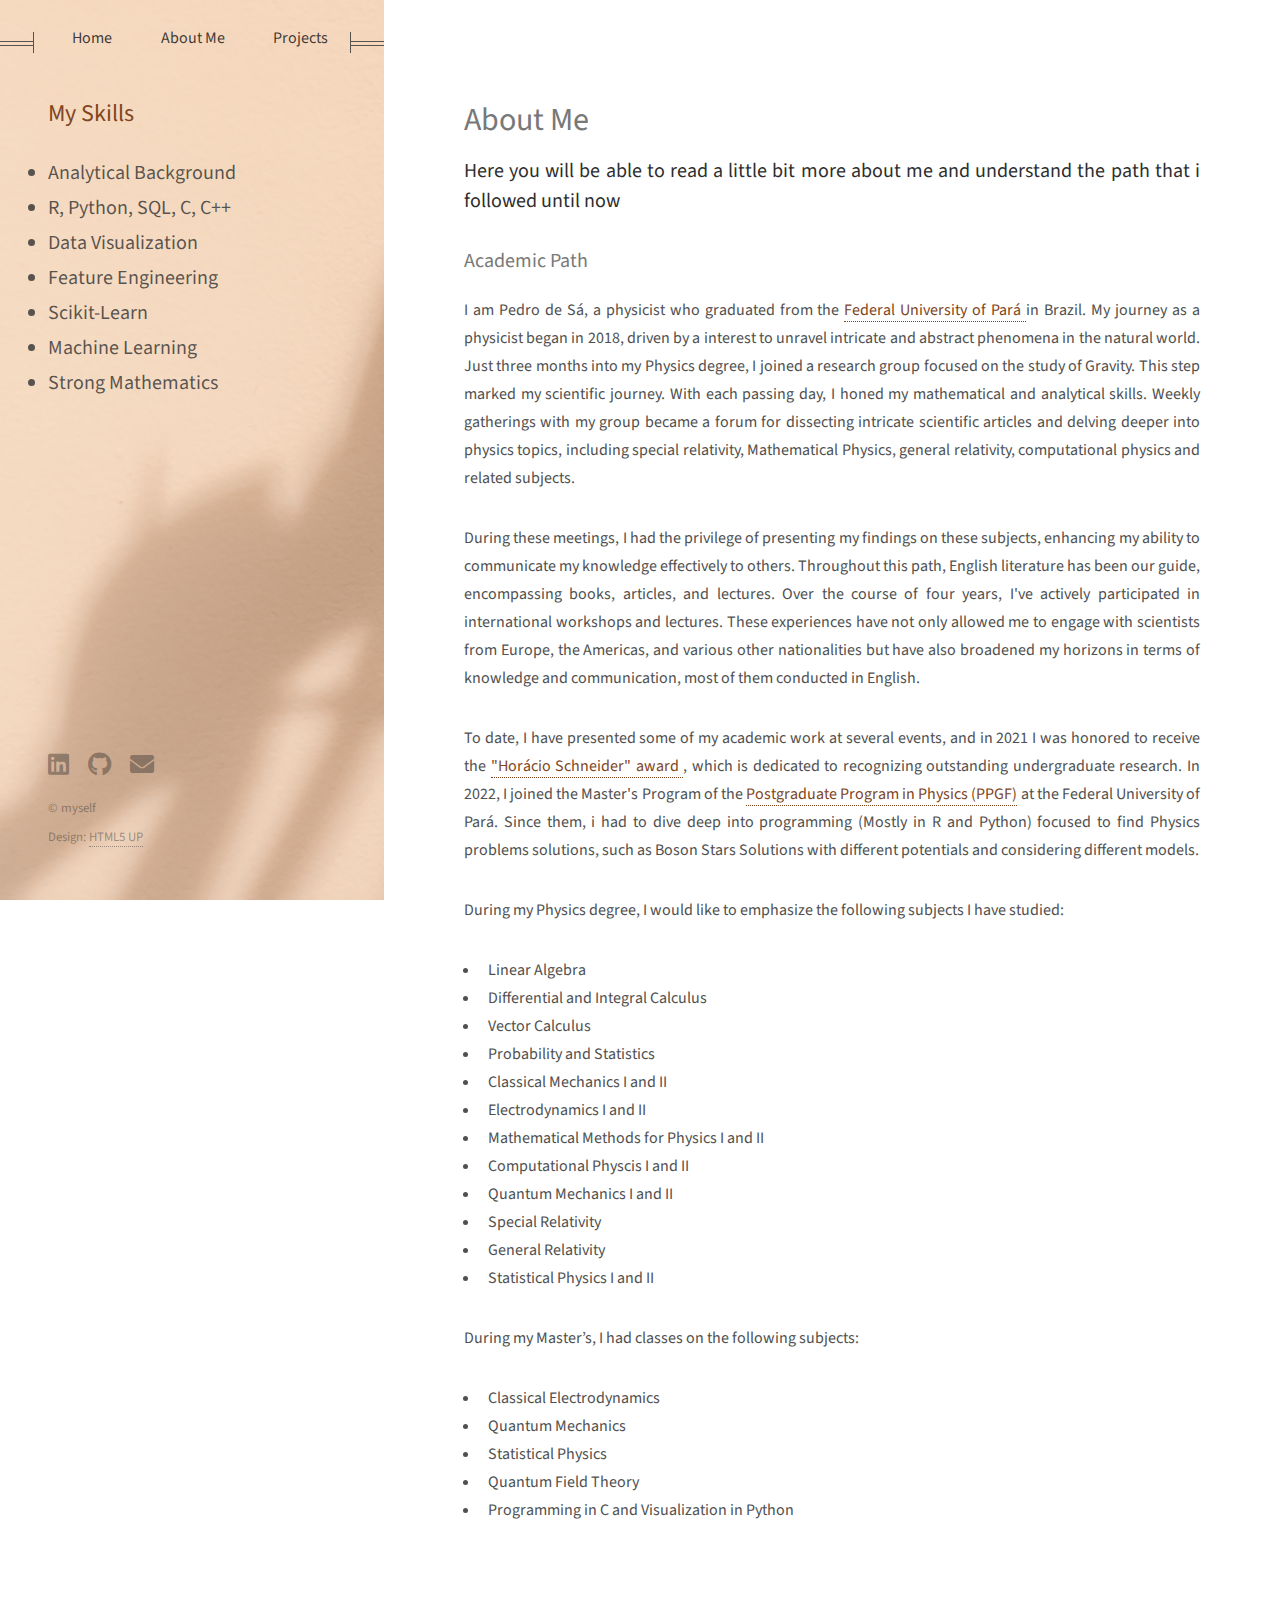
==== commit aba27174: "Update no-sidebar.html" ====
--- a/no-sidebar.html
+++ b/no-sidebar.html
@@ -71,7 +71,7 @@
 									<li>Differential and Integral Calculus</li>
 									<li>Vector Calculus</li>
 									<li>Probability and Statistics</li>
-									<li>Classical google tradutorMechanics I and II</li>
+									<li>Classical Mechanics I and II</li>
 									<li> Electrodynamics I and II</li>
 									<li> Mathematical Methods for Physics I and II</li>
 									<li> Computational Physcis I and II</li>
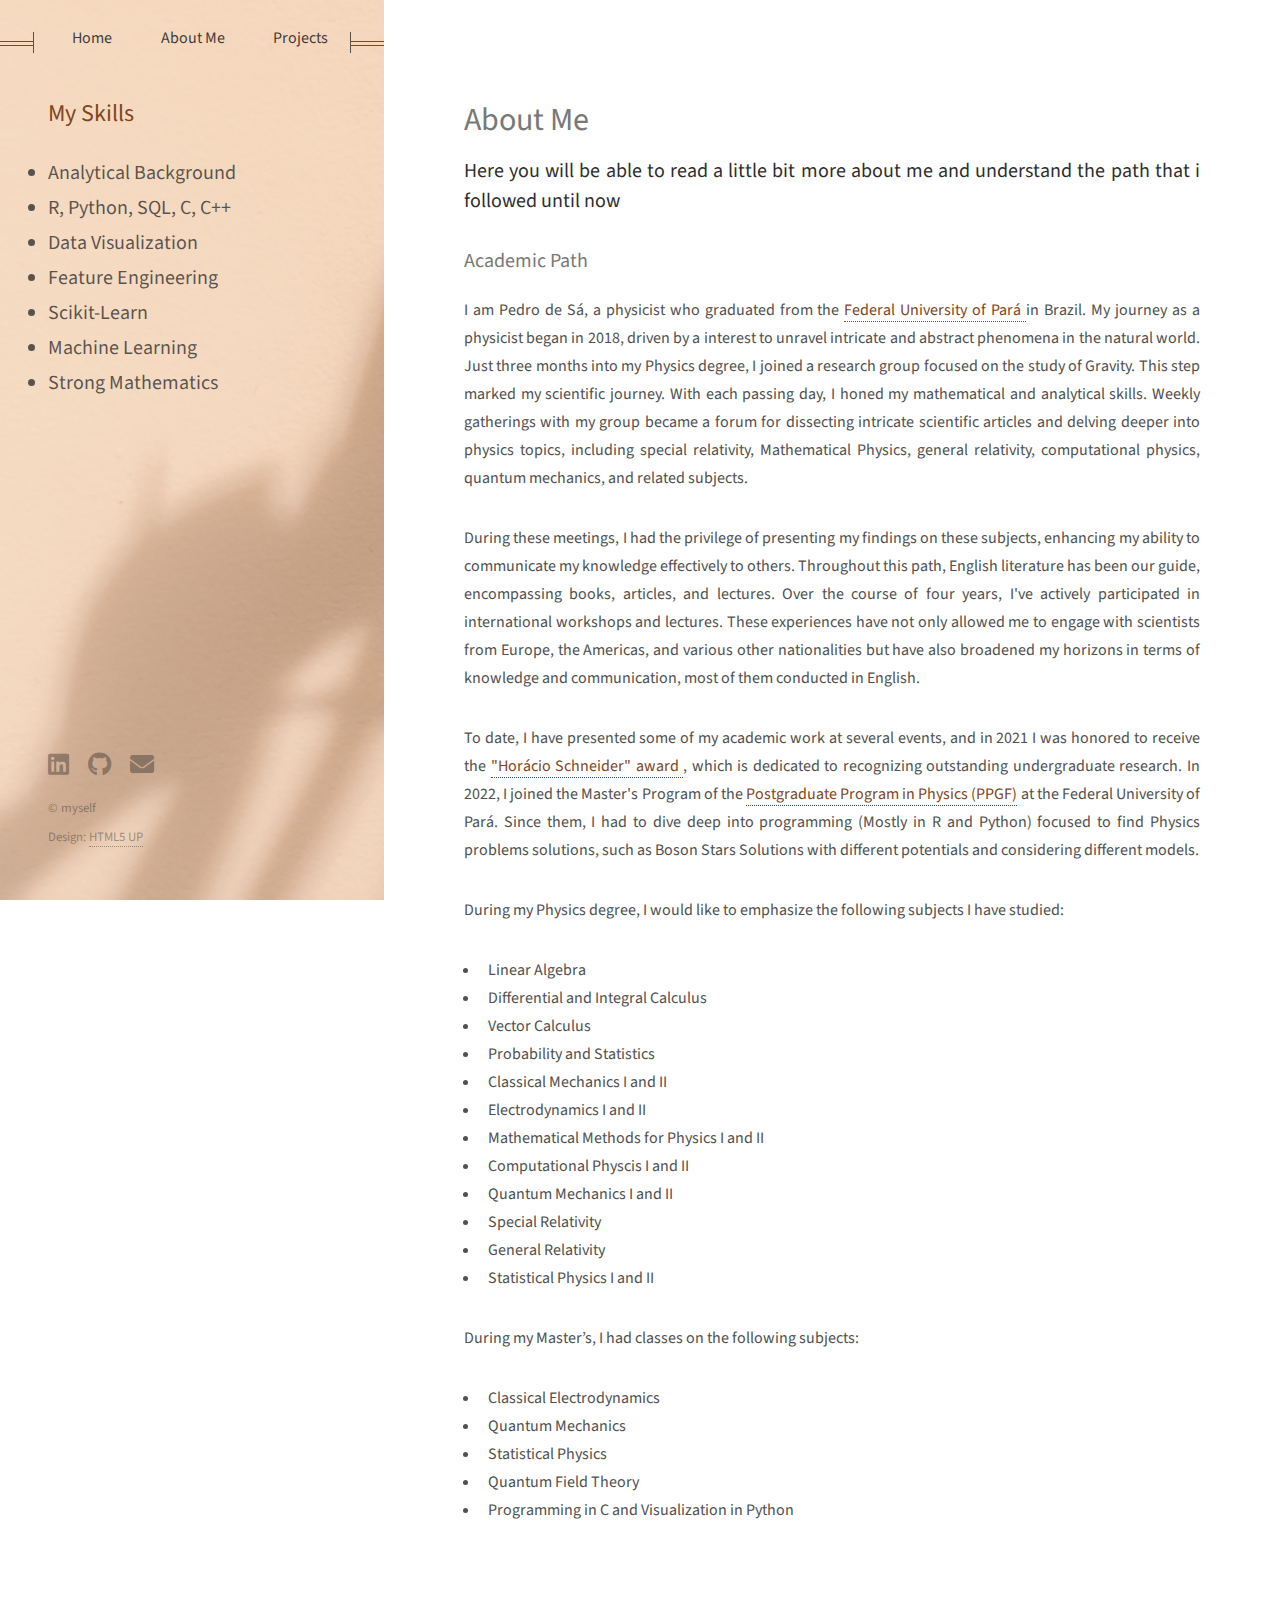
==== commit 0569fa3b: "Update no-sidebar.html" ====
--- a/no-sidebar.html
+++ b/no-sidebar.html
@@ -7,6 +7,7 @@
 <html>
 	<head>
 		<title>Pedro|About Me</title>
+		<link rel="icon" href="images/logo4.png" type="images/x-icon">
 		<meta charset="utf-8" />
 		<meta name="viewport" content="width=device-width, initial-scale=1, user-scalable=no" />
 		<link rel="stylesheet" href="assets/css/main.css" />
@@ -61,9 +62,9 @@
 							<section id="content">
 								<!-- <a href="#" class="image fit"><img src="images/pic07.jpg" alt="" /></a> -->
 								<h3>Academic Path</h3>
-								<p>I am Pedro de Sá, a physicist who graduated from the <a href="https://en.wikipedia.org/wiki/Federal_University_of_Par%C3%A1" target="_blank">Federal University of Pará </a> in Brazil. My journey as a physicist began in 2018, driven by a interest to unravel intricate and abstract phenomena in the natural world. Just three months into my Physics degree, I joined a research group focused on the study of Gravity. This step marked my scientific journey. With each passing day, I honed my mathematical and analytical skills. Weekly gatherings with my group became a forum for dissecting intricate scientific articles and delving deeper into physics topics, including special relativity, Mathematical Physics, general relativity, computational physics and related subjects.</p>
+								<p>I am Pedro de Sá, a physicist who graduated from the <a href="https://en.wikipedia.org/wiki/Federal_University_of_Par%C3%A1" target="_blank">Federal University of Pará </a> in Brazil. My journey as a physicist began in 2018, driven by a interest to unravel intricate and abstract phenomena in the natural world. Just three months into my Physics degree, I joined a research group focused on the study of Gravity. This step marked my scientific journey. With each passing day, I honed my mathematical and analytical skills. Weekly gatherings with my group became a forum for dissecting intricate scientific articles and delving deeper into physics topics, including special relativity, Mathematical Physics, general relativity, computational physics, quantum mechanics, and related subjects.</p>
 								<p> During these meetings, I had the privilege of presenting my findings on these subjects, enhancing my ability to communicate my knowledge effectively to others. Throughout this path, English literature has been our guide, encompassing books, articles, and lectures. Over the course of four years, I've actively participated in international workshops and lectures. These experiences have not only allowed me to engage with scientists from Europe, the Americas, and various other nationalities but have also broadened my horizons in terms of knowledge and communication, most of them conducted in English.</p>
-								<p> To date, I have presented some of my academic work at several events, and in 2021 I was honored to receive the <a href="https://www.propesp.ufpa.br/index.php/resultados-dos-editais/336-resultado-dos-editais-2021/1714-resultado-final-do-edital-13-2021-premio-horacio-schneider" target="_blank">"Horácio Schneider" award </a>, which is dedicated to recognizing outstanding undergraduate research. In 2022, I joined the Master's Program of the <a href="https://www.ppgf.ufpa.br/" target="_blank"> Postgraduate Program in Physics (PPGF)</a> at the Federal University of Pará. Since them, i had to dive deep into programming (Mostly in R and Python) focused to find Physics problems solutions, such as Boson Stars Solutions with different potentials and considering different models. </p>
+								<p> To date, I have presented some of my academic work at several events, and in 2021 I was honored to receive the <a href="https://www.propesp.ufpa.br/index.php/resultados-dos-editais/336-resultado-dos-editais-2021/1714-resultado-final-do-edital-13-2021-premio-horacio-schneider" target="_blank">"Horácio Schneider" award </a>, which is dedicated to recognizing outstanding undergraduate research. In 2022, I joined the Master's Program of the <a href="https://www.ppgf.ufpa.br/" target="_blank"> Postgraduate Program in Physics (PPGF)</a> at the Federal University of Pará. Since them, I had to dive deep into programming (Mostly in R and Python) focused to find Physics problems solutions, such as Boson Stars Solutions with different potentials and considering different models. </p>
 								
 								<p> During my Physics degree, I would like to emphasize the following subjects I have studied:</p> 
 								<ul>
@@ -100,7 +101,7 @@
 			<footer id="footer">
 				<div class="inner">
 					<ul class="icons">
-						<li><a href="https://www.linkedin.com/in/pedro-lucas-brito-de-sá-4b390422b" target="_blank" class="icon brands fa-linkedin"><span class="label">Linkedin</span></a></li>
+						<li><a href="https://linkedin.com/in/pedro-britodsa" target="_blank" class="icon brands fa-linkedin"><span class="label">Linkedin</span></a></li>
 						<li><a href="https://github.com/PedroBritodSa" target="_blank" class="icon brands fa-github"><span class="label">Github</span></a></li>
 						<!--<li><a href="#" class="icon brands fa-dribbble"><span class="label">Dribbble</span></a></li> -->
 						<li><a href="mailto:plbritodsa@gmail.com" target="_blank" class="icon solid fa-envelope"><span class="label">Email</span></a></li>
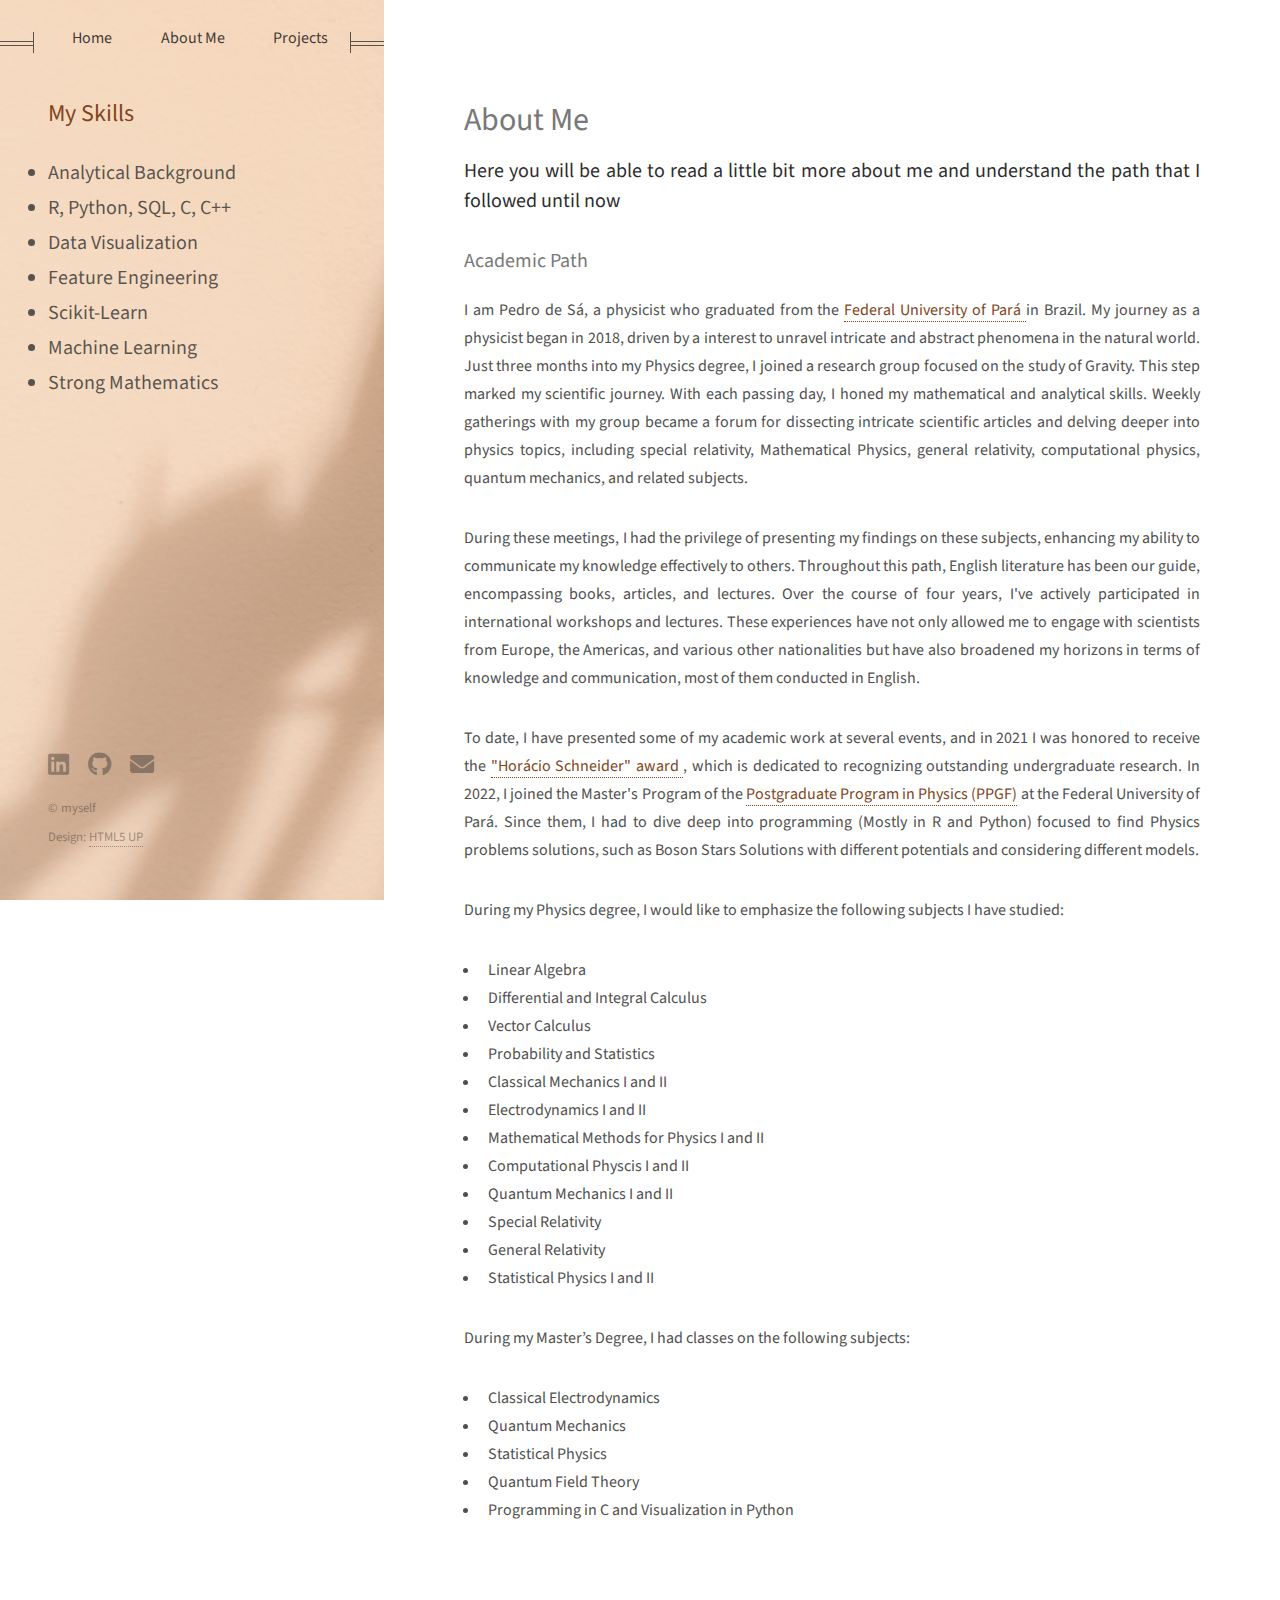
==== commit 00203344: "text issue" ====
--- a/no-sidebar.html
+++ b/no-sidebar.html
@@ -55,7 +55,7 @@
 					<div class="container">
 						<header class="major">
 							<h2>About Me</h2>
-							<p>Here you will be able to read a little bit more about me and understand the path that i followed until now</p>
+							<p>Here you will be able to read a little bit more about me and understand the path that I followed until now</p>
 						</header>
 
 						<!-- Content -->
@@ -83,7 +83,7 @@
 
 								</ul>
 
-								<p> During my Master’s, I had classes on the following subjects:</p> 
+								<p> During my Master’s Degree, I had classes on the following subjects:</p> 
 								<ul>
 									<li>Classical Electrodynamics</li>
 									<li>Quantum Mechanics</li>
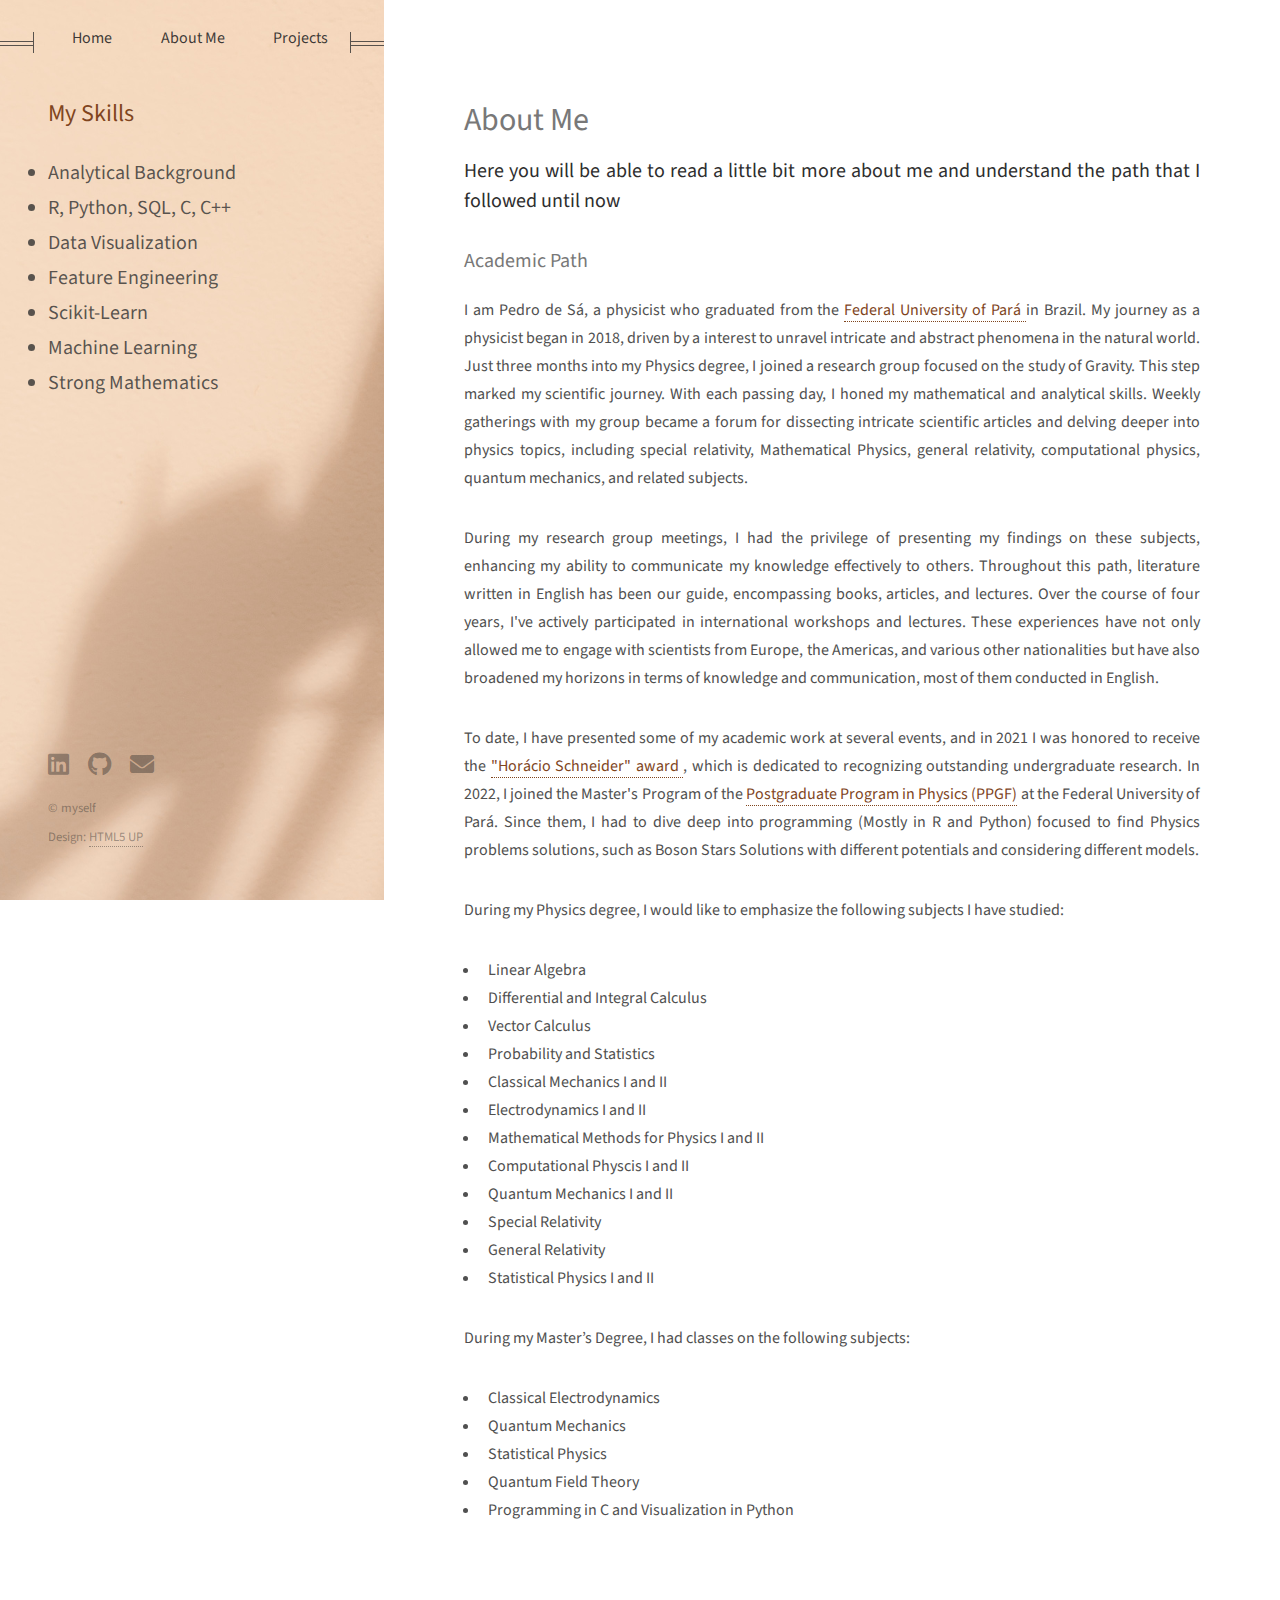
==== commit 27bb07d3: "words correction" ====
--- a/no-sidebar.html
+++ b/no-sidebar.html
@@ -63,7 +63,7 @@
 								<!-- <a href="#" class="image fit"><img src="images/pic07.jpg" alt="" /></a> -->
 								<h3>Academic Path</h3>
 								<p>I am Pedro de Sá, a physicist who graduated from the <a href="https://en.wikipedia.org/wiki/Federal_University_of_Par%C3%A1" target="_blank">Federal University of Pará </a> in Brazil. My journey as a physicist began in 2018, driven by a interest to unravel intricate and abstract phenomena in the natural world. Just three months into my Physics degree, I joined a research group focused on the study of Gravity. This step marked my scientific journey. With each passing day, I honed my mathematical and analytical skills. Weekly gatherings with my group became a forum for dissecting intricate scientific articles and delving deeper into physics topics, including special relativity, Mathematical Physics, general relativity, computational physics, quantum mechanics, and related subjects.</p>
-								<p> During these meetings, I had the privilege of presenting my findings on these subjects, enhancing my ability to communicate my knowledge effectively to others. Throughout this path, English literature has been our guide, encompassing books, articles, and lectures. Over the course of four years, I've actively participated in international workshops and lectures. These experiences have not only allowed me to engage with scientists from Europe, the Americas, and various other nationalities but have also broadened my horizons in terms of knowledge and communication, most of them conducted in English.</p>
+								<p> During my research group meetings, I had the privilege of presenting my findings on these subjects, enhancing my ability to communicate my knowledge effectively to others. Throughout this path, literature written in English has been our guide, encompassing books, articles, and lectures. Over the course of four years, I've actively participated in international workshops and lectures. These experiences have not only allowed me to engage with scientists from Europe, the Americas, and various other nationalities but have also broadened my horizons in terms of knowledge and communication, most of them conducted in English.</p>
 								<p> To date, I have presented some of my academic work at several events, and in 2021 I was honored to receive the <a href="https://www.propesp.ufpa.br/index.php/resultados-dos-editais/336-resultado-dos-editais-2021/1714-resultado-final-do-edital-13-2021-premio-horacio-schneider" target="_blank">"Horácio Schneider" award </a>, which is dedicated to recognizing outstanding undergraduate research. In 2022, I joined the Master's Program of the <a href="https://www.ppgf.ufpa.br/" target="_blank"> Postgraduate Program in Physics (PPGF)</a> at the Federal University of Pará. Since them, I had to dive deep into programming (Mostly in R and Python) focused to find Physics problems solutions, such as Boson Stars Solutions with different potentials and considering different models. </p>
 								
 								<p> During my Physics degree, I would like to emphasize the following subjects I have studied:</p> 
